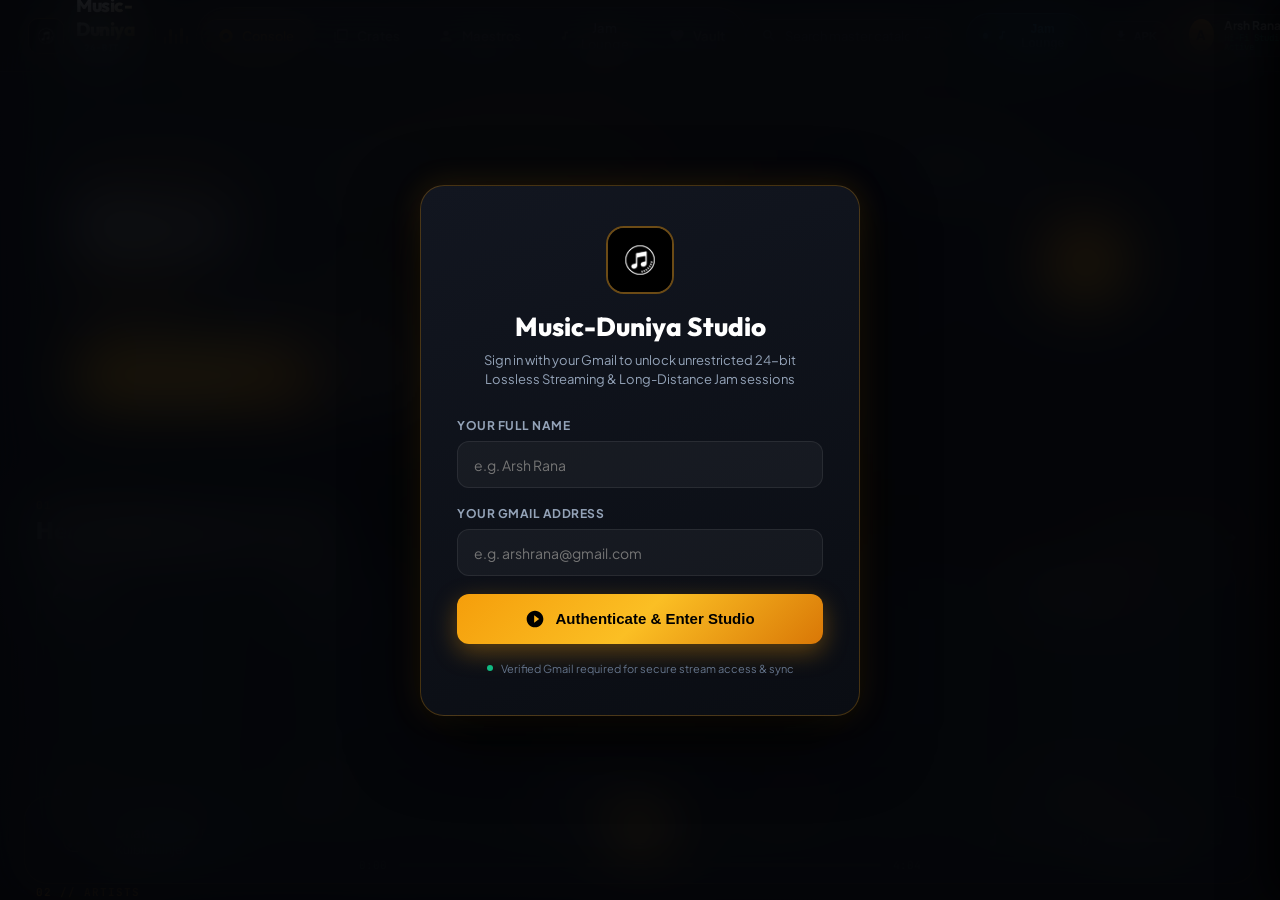
==== music_app/index.html @ d8330b09 "feat: Initial release of Music-Duniya - Haute Hi-Fi Studio & Lossless Audio Platform" ====
<!DOCTYPE html>
<html lang="en">
<head>
  <meta charset="UTF-8">
  <meta name="viewport" content="width=device-width, initial-scale=1.0, maximum-scale=1.0, user-scalable=no">
  <title>Music-Duniya — Haute Hi-Fi Studio & Lossless Audio</title>
  <link rel="icon" type="image/png" href="logo.png">
  <link rel="preconnect" href="https://fonts.googleapis.com">
  <link rel="preconnect" href="https://fonts.gstatic.com" crossorigin>
  <link href="https://fonts.googleapis.com/css2?family=Outfit:wght@400;500;600;700;800;900&family=Plus+Jakarta+Sans:wght@400;500;600;700;800&family=JetBrains+Mono:wght@400;500;700&display=swap" rel="stylesheet">
  <link rel="stylesheet" href="style.css">
</head>
<body>
  <div id="app" class="app-container">

    <!-- MANDATORY USER LOGIN & GMAIL AUTH CARD -->
    <div class="auth-modal-overlay" id="auth-modal-overlay">
      <div class="auth-card" id="auth-card">
        <button class="auth-close-btn" id="btn-close-auth" style="display:none;">✕</button>
        <div class="auth-header">
          <div class="auth-emblem">
            <img src="logo.png" class="auth-logo" alt="Music-Duniya">
            <span class="auth-emblem-ring"></span>
          </div>
          <h2>Music-Duniya Studio</h2>
          <p class="auth-subtitle">Sign in with your Gmail to unlock unrestricted 24-bit Lossless Streaming &amp; Long-Distance Jam sessions</p>
        </div>
        <form class="auth-form" id="auth-form" onsubmit="return false;">
          <div class="auth-field">
            <label for="auth-name">Your Full Name</label>
            <div class="input-glow-box">
              <input type="text" id="auth-name" placeholder="e.g. Arsh Rana" autocomplete="name" required>
            </div>
          </div>
          <div class="auth-field">
            <label for="auth-email">Your Gmail Address</label>
            <div class="input-glow-box">
              <input type="email" id="auth-email" placeholder="e.g. arshrana@gmail.com" autocomplete="email" required>
            </div>
          </div>
          <div class="auth-actions">
            <button class="btn-primary auth-submit-btn" id="btn-auth-submit">
              <svg viewBox="0 0 24 24" class="auth-btn-icon"><path fill="currentColor" d="M12 2C6.48 2 2 6.48 2 12s4.48 10 10 10 10-4.48 10-10S17.52 2 12 2zm-1 14.5v-9l6 4.5-6 4.5z"/></svg>
              <span>Authenticate &amp; Enter Studio</span>
            </button>
          </div>
          <div class="auth-footer-badge">
            <span class="auth-badge-dot"></span>
            <span>Verified Gmail required for secure stream access &amp; sync</span>
          </div>
        </form>
      </div>
    </div>

    <!-- STUDIO COMMAND HEADER (DESKTOP & TABLET) -->
    <header class="studio-header" id="top-bar">
      <!-- Left: Brand Emblem & Live Telemetry -->
      <div class="studio-brand-cluster">
        <div class="studio-logo-wrap" data-action="view" data-view="home">
          <img src="logo.png" class="brand-logo-img" alt="Music-Duniya">
          <div class="brand-text-block">
            <div class="brand-title">Music-Duniya</div>
            <div class="brand-spec">
              <span class="brand-live-pulse"></span>
              <span class="brand-quality-label">24-BIT • 96kHz HI-RES</span>
            </div>
          </div>
        </div>

        <!-- Frequency Spectrum Wave Bars -->
        <div class="header-spectrum-viz" id="header-spectrum" title="Studio Signal Active">
          <span class="spec-bar b1"></span>
          <span class="spec-bar b2"></span>
          <span class="spec-bar b3"></span>
          <span class="spec-bar b4"></span>
          <span class="spec-bar b5"></span>
        </div>
      </div>

      <!-- Center: Studio Deck Navigation Switcher -->
      <nav class="studio-deck-nav">
        <button class="deck-tab active nav-item" data-view="home" title="Master Turntable & Soundstage">
          <svg viewBox="0 0 24 24" class="tab-icon"><path d="M12 2C6.48 2 2 6.48 2 12s4.48 10 10 10 10-4.48 10-10S17.52 2 12 2zm0 14.5c-2.49 0-4.5-2.01-4.5-4.5S9.51 7.5 12 7.5s4.5 2.01 4.5 4.5-2.01 4.5-4.5 4.5zm0-5.5c-.55 0-1 .45-1 1s.45 1 1 1 1-.45 1-1-.45-1-1-1z"/></svg>
          <span>Console</span>
        </button>

        <button class="deck-tab nav-item" data-view="library" title="Curated Master Crates & Playlists">
          <svg viewBox="0 0 24 24" class="tab-icon"><path d="M4 6H2v14c0 1.1.9 2 2 2h14v-2H4V6zm16-4H8c-1.1 0-2 .9-2 2v12c0 1.1.9 2 2 2h12c1.1 0 2-.9 2-2V4c0-1.1-.9-2-2-2zm0 14H8V4h12v12z"/></svg>
          <span>Crates</span>
        </button>

        <button class="deck-tab nav-item" data-view="artists" title="Verified Punjabi & Global Maestros">
          <svg viewBox="0 0 24 24" class="tab-icon"><path d="M12 12c2.21 0 4-1.79 4-4s-1.79-4-4-4-4 1.79-4 4 1.79 4 4 4zm0 2c-2.67 0-8 1.34-8 4v2h16v-2c0-2.66-5.33-4-8-4z"/></svg>
          <span>Maestros</span>
        </button>

        <button class="deck-tab nav-item" data-view="jam" title="Real-Time Listen Together Room">
          <svg viewBox="0 0 24 24" class="tab-icon"><path d="M12 3v9.28c-.47-.17-.97-.28-1.5-.28C8.01 12 6 14.01 6 16.5S8.01 21 10.5 21c2.31 0 4.2-1.75 4.45-4H15V6h4V3h-7z"/></svg>
          <span>Jam Lounge</span>
        </button>

        <button class="deck-tab nav-item" data-view="liked" title="Your Liked Vault">
          <svg viewBox="0 0 24 24" class="tab-icon"><path d="M12 21.35l-1.45-1.32C5.4 15.36 2 12.28 2 8.5 2 5.42 4.42 3 7.5 3c1.74 0 3.41.81 4.5 2.09C13.09 3.81 14.76 3 16.5 3 19.58 3 22 5.42 22 8.5c0 3.78-3.4 6.86-8.55 11.54L12 21.35z"/></svg>
          <span>Vault</span>
        </button>
      </nav>

      <!-- Right: Search Bar & Utility Deck -->
      <div class="studio-utility-cluster">
        <!-- Floating Command Search -->
        <div class="studio-search-wrap" id="top-search-container">
          <svg viewBox="0 0 24 24" class="search-lens-icon"><path d="M15.5 14h-.79l-.28-.27C15.41 12.59 16 11.11 16 9.5 16 5.91 13.09 3 9.5 3S3 5.91 3 9.5 5.91 16 9.5 16c1.61 0 3.09-.59 4.23-1.57l.27.28v.79l5 4.99L20.49 19l-4.99-5zm-6 0C7.01 14 5 11.99 5 9.5S7.01 5 9.5 5 14 7.01 14 9.5 11.99 14 9.5 14z"/></svg>
          <input type="text" id="search-input" placeholder="Search master catalog..." autocomplete="off" spellcheck="false">
          <kbd class="search-key-badge" title="Press Enter to search">↵</kbd>
          <button class="clear-search-btn" id="btn-clear-search" style="display:none;" title="Clear search">✕</button>
        </div>

        <!-- Navigation History Arrows (Hidden but functional for ID hooks) -->
        <div style="display:none;">
          <button id="btn-nav-back"></button>
          <button id="btn-nav-forward"></button>
          <button id="btn-create-playlist"></button>
          <div id="user-playlists-container"></div>
          <span id="liked-count">0</span>
          <span id="cached-count">0</span>
        </div>

        <!-- Jam Beacon Trigger -->
        <button class="jam-beacon-btn" id="btn-top-jam" title="Start or Join a Synced Jam Session">
          <span class="beacon-pulse"></span>
          <svg viewBox="0 0 24 24" class="beacon-icon"><path d="M12 3v9.28c-.47-.17-.97-.28-1.5-.28C8.01 12 6 14.01 6 16.5S8.01 21 10.5 21c2.31 0 4.2-1.75 4.45-4H15V6h4V3h-7z"/></svg>
          <span class="beacon-label">Jam Lounge</span>
        </button>

        <!-- APK Download Button -->
        <button class="apk-chip-btn" id="btn-install-app" title="Download Android APK">
          <svg viewBox="0 0 24 24" class="chip-icon"><path d="M19 9h-4V3H9v6H5l7 7 7-7zM5 18v2h14v-2H5z"/></svg>
          <span>APK</span>
        </button>

        <!-- User Profile Avatar Pill -->
        <div class="user-profile-capsule" id="btn-desktop-profile" title="Studio Account &amp; Settings">
          <div class="user-avatar-disc" id="btn-open-profile-drawer">
            <span id="p-avatar-letter">A</span>
          </div>
          <div class="user-meta-col">
            <span class="user-meta-name" id="p-user-name">Arsh Rana</span>
            <span class="user-meta-status">Hi-Fi Studio Active</span>
          </div>
        </div>
      </div>
    </header>

    <!-- MOBILE STUDIO TOP BAR -->
    <header class="mobile-studio-header" id="mobile-top-header">
      <div class="m-header-upper">
        <div class="m-user-avatar-wrap" id="btn-m-profile-drawer">
          <span class="m-avatar-glyph">A</span>
          <span class="m-online-bead"></span>
        </div>

        <div class="m-header-brand" data-action="view" data-view="home">
          <img src="logo.png" class="brand-logo-img" alt="Logo">
          <div class="m-brand-meta">
            <span class="m-header-title" id="m-header-title">Music-Duniya</span>
            <span class="m-header-subtag">24-BIT • LOSSLESS HI-FI</span>
          </div>
        </div>

        <div class="m-header-controls">
          <button class="m-round-btn" id="btn-m-search-top" title="Search">
            <svg viewBox="0 0 24 24"><path d="M15.5 14h-.79l-.28-.27C15.41 12.59 16 11.11 16 9.5 16 5.91 13.09 3 9.5 3S3 5.91 3 9.5 5.91 16 9.5 16c1.61 0 3.09-.59 4.23-1.57l.27.28v.79l5 4.99L20.49 19l-4.99-5zm-6 0C7.01 14 5 11.99 5 9.5S7.01 5 9.5 5 14 7.01 14 9.5 11.99 14 9.5 14z"/></svg>
          </button>
          <button class="m-round-btn" id="btn-m-create-top" title="Jam Room">
            <svg viewBox="0 0 24 24"><path d="M12 3v9.28c-.47-.17-.97-.28-1.5-.28C8.01 12 6 14.01 6 16.5S8.01 21 10.5 21c2.31 0 4.2-1.75 4.45-4H15V6h4V3h-7z"/></svg>
          </button>
        </div>
      </div>

      <!-- Mobile Horizontal Deck Switcher -->
      <div class="m-deck-pills" id="m-filter-pills">
        <button class="m-deck-chip active" data-pill="all">✦ Console</button>
        <button class="m-deck-chip" data-pill="music">◈ Crates</button>
        <button class="m-deck-chip" data-pill="podcasts">◉ Maestros</button>
        <button class="m-deck-chip" data-pill="audiobooks">☊ Jam Room</button>
      </div>
    </header>

    <!-- MAIN SOUNDSTAGE CONTENT VIEWPORT -->
    <main class="studio-viewport" id="content-view">
      <div id="view-container" class="view-container"></div>
    </main>

    <!-- RIGHT STUDIO INSPECTOR / QUEUE DRAWER -->
    <aside class="right-drawer" id="right-drawer">
      <div class="drawer-header">
        <div class="drawer-title-box">
          <span class="drawer-spec-tag">STUDIO QUEUE</span>
          <h3 id="drawer-title">Upcoming Tracks</h3>
        </div>
        <button class="icon-btn" id="btn-close-drawer" title="Close Drawer">
          <svg viewBox="0 0 24 24" class="icon"><path d="M19 6.41L17.59 5 12 10.59 6.41 5 5 6.41 10.59 12 5 17.59 6.41 19 12 13.41 17.59 19 19 17.59 13.41 12z"/></svg>
        </button>
      </div>
      <div class="drawer-content" id="drawer-content"></div>
    </aside>

    <!-- FLOATING MASTER AUDIO CONSOLE (BOTTOM PLAYER DOCK) -->
    <footer class="master-console" id="player-bar">
      <!-- Left: Track Display & Micro Vinyl -->
      <div class="console-left">
        <div class="console-vinyl-sleeve" id="player-art-trigger" title="Expand Fullscreen Studio Deck">
          <div class="mini-vinyl-disc" id="console-mini-vinyl">
            <span class="mini-spindle-hole"></span>
          </div>
          <img src="logo.png" alt="Current Track" id="player-cover-art" class="console-album-jacket">
        </div>

        <div class="console-metadata">
          <div class="console-track-title-row">
            <span class="console-title" id="player-title">Select a Master Tape</span>
            <span class="lossless-pill" id="console-lossless-pill">320K FLAC</span>
          </div>
          <div class="console-artist" id="player-artist">Music-Duniya Soundstage</div>
        </div>

        <button class="like-btn" id="player-like-btn" title="Add to Vault">
          <svg viewBox="0 0 24 24" class="icon heart-outline"><path d="M16.5 3c-1.74 0-3.41.81-4.5 2.09C10.91 3.81 9.24 3 7.5 3 4.42 3 2 5.42 2 8.5c0 3.78 3.4 6.86 8.55 11.54L12 21.35l1.45-1.32C18.6 15.36 22 12.28 22 8.5 22 5.42 19.58 3 16.5 3zm-4.4 15.55l-.1.1-.1-.1C7.14 14.24 4 11.39 4 8.5 4 6.5 5.5 5 7.5 5c1.54 0 3.04.99 3.57 2.36h1.87C13.46 5.99 14.96 5 16.5 5c2 0 3.5 1.5 3.5 3.5 0 2.89-3.14 5.74-7.9 10.05z"/></svg>
          <svg viewBox="0 0 24 24" class="icon heart-filled" style="display:none;"><path fill="#f59e0b" d="M12 21.35l-1.45-1.32C5.4 15.36 2 12.28 2 8.5 2 5.42 4.42 3 7.5 3c1.74 0 3.41.81 4.5 2.09C13.09 3.81 14.76 3 16.5 3 19.58 3 22 5.42 22 8.5c0 3.78-3.4 6.86-8.55 11.54L12 21.35z"/></svg>
        </button>
      </div>

      <!-- Center: Tactile Audio Controls & Waveform Scrubber -->
      <div class="console-center">
        <div class="console-transport-deck">
          <!-- Left VU Indicator -->
          <div class="vu-meter left-vu">
            <span class="vu-bar v1"></span>
            <span class="vu-bar v2"></span>
            <span class="vu-bar v3"></span>
          </div>

          <!-- Shuffle Toggle -->
          <button class="transport-btn" id="btn-shuffle" title="Shuffle Crates (S)">
            <svg viewBox="0 0 24 24" class="icon"><path d="M10.59 9.17L5.41 4 4 5.41l5.17 5.17 1.42-1.41zM14.5 4l2.04 2.04L4 18.59 5.41 20 17.96 7.46 20 9.5V4h-5.5zm.33 9.41l-1.41 1.41 3.13 3.13L14.5 20H20v-5.5l-2.04 2.04-3.13-3.13z"/></svg>
            <span class="active-dot"></span>
          </button>

          <!-- Prev Track -->
          <button class="transport-btn" id="btn-prev" title="Previous Master (P)">
            <svg viewBox="0 0 24 24" class="icon"><path d="M6 6h2v12H6zm3.5 6l8.5 6V6z"/></svg>
          </button>

          <!-- Knurled Play/Pause Master Switch -->
          <button class="master-play-switch" id="btn-play-pause" title="Play / Pause Master (Space)">
            <span class="switch-glow"></span>
            <svg viewBox="0 0 24 24" class="play-icon"><path d="M8 5v14l11-7z"/></svg>
            <svg viewBox="0 0 24 24" class="pause-icon" style="display:none;"><path d="M6 19h4V5H6v14zm8-14v14h4V5h-4z"/></svg>
          </button>

          <!-- Next Track -->
          <button class="transport-btn" id="btn-next" title="Next Master (N)">
            <svg viewBox="0 0 24 24" class="icon"><path d="M6 18l8.5-6L6 6v12zM16 6v12h2V6h-2z"/></svg>
          </button>

          <!-- Repeat Toggle -->
          <button class="transport-btn" id="btn-repeat" title="Repeat Mode (R)">
            <svg viewBox="0 0 24 24" class="icon"><path d="M7 7h10v3l4-4-4-4v3H5v6h2V7zm10 10H7v-3l-4 4 4 4v-3h12v-6h-2v4z"/></svg>
            <span class="active-dot"></span>
          </button>

          <!-- Right VU Indicator -->
          <div class="vu-meter right-vu">
            <span class="vu-bar v3"></span>
            <span class="vu-bar v2"></span>
            <span class="vu-bar v1"></span>
          </div>

          <!-- Hidden hook button for mobile connect compatibility -->
          <button style="display:none;" id="btn-m-connect"></button>
        </div>

        <!-- Precision Waveform Scrubber Deck -->
        <div class="console-timeline-row">
          <span class="time-readout mono" id="current-time">0:00</span>
          <div class="seek-bar-wrap" id="seek-bar-wrap">
            <div class="seek-track-bg"></div>
            <div class="seek-bar-fill" id="seek-bar-fill"></div>
            <div class="seek-bar-handle" id="seek-bar-handle"></div>
          </div>
          <span class="time-readout mono" id="total-duration">0:00</span>
        </div>
      </div>

      <!-- Right: Studio Telemetry & Output Controls -->
      <div class="console-right">
        <!-- Jam Room Live Button -->
        <button class="console-icon-btn" id="btn-jam-player" title="Long-Distance Jam Audio Sync">
          <svg viewBox="0 0 24 24" class="icon"><path d="M12 3v9.28c-.47-.17-.97-.28-1.5-.28C8.01 12 6 14.01 6 16.5S8.01 21 10.5 21c2.31 0 4.2-1.75 4.45-4H15V6h4V3h-7z"/></svg>
        </button>

        <!-- Queue Inspector Toggle -->
        <button class="console-icon-btn" id="btn-queue-toggle" title="View Studio Queue">
          <svg viewBox="0 0 24 24" class="icon"><path d="M15 6H3v2h12V6zm0 4H3v2h12v-2zM3 16h8v-2H3v2zM17 6v8.18c-.31-.11-.65-.18-1-.18-1.66 0-3 1.34-3 3s1.34 3 3 3 3-1.34 3-3V8h3V6h-5z"/></svg>
        </button>

        <!-- Volume Knob & Fader -->
        <div class="volume-cluster">
          <button class="console-icon-btn" id="btn-mute" title="Mute / Unmute">
            <svg viewBox="0 0 24 24" class="icon vol-high"><path d="M3 9v6h4l5 5V4L7 9H3zm13.5 3c0-1.77-1.02-3.29-2.5-4.03v8.05c1.48-.73 2.5-2.25 2.5-4.02zM14 3.23v2.06c2.89.86 5 3.54 5 6.71s-2.11 5.85-5 6.71v2.06c4.01-.91 7-4.49 7-8.77s-2.99-7.86-7-8.77z"/></svg>
            <svg viewBox="0 0 24 24" class="icon vol-muted" style="display:none;"><path d="M16.5 12c0-1.77-1.02-3.29-2.5-4.03v2.21l2.45 2.45c.03-.2.05-.41.05-.63zm2.5 0c0 .94-.2 1.82-.54 2.64l1.51 1.51C20.63 14.91 21 13.5 21 12c0-4.28-2.99-7.86-7-8.77v2.06c2.89.86 5 3.54 5 6.71zM4.27 3L3 4.27 7.73 9H3v6h4l5 5v-6.73l4.25 4.25c-.67.52-1.42.93-2.25 1.18v2.06c1.38-.31 2.63-.95 3.69-1.81L19.73 21 21 19.73l-9-9L4.27 3zM12 4L9.91 6.09 12 8.18V4z"/></svg>
          </button>
          <div class="volume-bar-wrap" id="volume-bar-wrap">
            <div class="volume-bar-fill" id="volume-bar-fill"></div>
            <div class="volume-bar-handle" id="volume-bar-handle"></div>
          </div>
        </div>

        <!-- Fullscreen Deck Toggle -->
        <button class="console-icon-btn" id="btn-fullscreen" title="Expand Studio Turntable Stage">
          <svg viewBox="0 0 24 24" class="icon"><path d="M7 14H5v5h5v-2H7v-3zm-2-4h2V7h3V5H5v5zm12 7h-3v2h5v-5h-2v3zM14 5v2h3v3h2V5h-5z"/></svg>
        </button>
      </div>

      <!-- Mobile Mini Progress Underlay -->
      <div class="m-mini-progress-underlay">
        <div class="m-mini-fill" id="m-mini-progress-fill"></div>
      </div>
    </footer>

    <!-- PROFILE & SETTINGS RIGHT DRAWER -->
    <div class="profile-drawer-overlay" id="profile-drawer-overlay">
      <div class="profile-drawer-card">
        <div class="p-card-header">
          <div class="p-header-title-row">
            <span class="p-studio-tag">STUDIO PROFILE</span>
            <button class="p-close-btn" id="btn-close-drawer">✕</button>
          </div>

          <div class="p-avatar-circle" id="p-avatar-box">
            <span id="p-avatar-letter">A</span>
            <div class="p-status-ring"></div>
          </div>

          <h3 class="p-user-name" id="p-user-name">Arsh Rana</h3>
          <p class="p-user-email" id="p-user-email">arshrana@gmail.com</p>

          <div class="p-plan-badge">
            <span class="p-gold-dot"></span>
            <span>Music-Duniya Master Studio Member</span>
          </div>
        </div>

        <div class="p-card-menu">
          <button class="p-menu-row" id="p-menu-settings">
            <div class="p-menu-left">
              <svg viewBox="0 0 24 24" class="p-icon"><path d="M19.14 12.94c.04-.3.06-.61.06-.94 0-.32-.02-.64-.07-.94l2.03-1.58c.18-.14.23-.41.12-.61l-1.92-3.32c-.12-.22-.37-.29-.59-.22l-2.39.96c-.5-.38-1.03-.7-1.62-.94l-.36-2.54c-.04-.24-.24-.41-.48-.41h-3.84c-.24 0-.43.17-.47.41l-.36 2.54c-.59.24-1.13.57-1.62.94l-2.39-.96c-.22-.08-.47 0-.59.22L2.74 8.87c-.12.21-.08.47.12.61l2.03 1.58c-.05.3-.09.63-.09.94s.02.64.07.94l-2.03 1.58c-.18.14-.23.41-.12.61l1.92 3.32c.12.22.37.29.59.22l2.39-.96c.5.38 1.03.7 1.62.94l.36 2.54c.05.24.24.41.48.41h3.84c.24 0 .44-.17.47-.41l.36-2.54c.59-.24 1.13-.56 1.62-.94l2.39.96c.22.08.47 0 .59-.22l1.92-3.32c.12-.22.07-.47-.12-.61l-2.01-1.58zM12 15.6c-1.98 0-3.6-1.62-3.6-3.6s1.62-3.6 3.6-3.6 3.6 1.62 3.6 3.6-1.62 3.6-3.6 3.6z"/></svg>
              <span>Audio Fidelity &amp; System Settings</span>
            </div>
            <span class="p-chevron">›</span>
          </button>

          <button class="p-menu-row" id="p-menu-updates">
            <div class="p-menu-left">
              <svg viewBox="0 0 24 24" class="p-icon"><path d="M12 2C6.48 2 2 6.48 2 12s4.48 10 10 10 10-4.48 10-10S17.52 2 12 2zm1 15h-2v-2h2v2zm0-4h-2V7h2v6z"/></svg>
              <span>Software Releases &amp; OTA Updates</span>
            </div>
            <span class="p-badge-version">v2.0 Hi-Fi</span>
          </button>

          <button class="p-menu-row sign-out-row" id="p-menu-signout">
            <div class="p-menu-left">
              <svg viewBox="0 0 24 24" class="p-icon"><path d="M17 7l-1.41 1.41L18.17 11H8v2h10.17l-2.58 2.58L17 17l5-5zM4 5h8V3H4c-1.1 0-2 .9-2 2v14c0 1.1.9 2 2 2h8v-2H4V5z"/></svg>
              <span>Sign Out of Account</span>
            </div>
          </button>
        </div>
      </div>
    </div>

    <!-- AUDIO FIDELITY & SETTINGS MODAL -->
    <div class="settings-modal-overlay" id="settings-modal-overlay">
      <div class="settings-modal" id="settings-modal">
        <div class="settings-header">
          <div class="settings-title-cluster">
            <span class="settings-studio-tag">SYSTEM TELEMETRY</span>
            <h3>Studio Settings</h3>
          </div>
          <button class="settings-close-btn" id="btn-close-settings">✕</button>
        </div>

        <div class="settings-body">
          <!-- Audio Fidelity -->
          <div class="settings-section">
            <div class="settings-section-title">Master Audio Engine</div>
            <div class="settings-row">
              <div>
                <div class="s-label">Stream Fidelity</div>
                <div class="s-desc">Ultra Lossless 320kbps MP3 / AAC / FLAC stream resolution</div>
              </div>
              <span class="badge-active">Lossless ✦</span>
            </div>
          </div>

          <!-- Jam Sync -->
          <div class="settings-section">
            <div class="settings-section-title">Long-Distance Jam Audio</div>
            <div class="settings-row">
              <div>
                <div class="s-label">Zero-Latency Sync Channel</div>
                <div class="s-desc">Synchronized playback relay via BroadcastChannel &amp; Cloud</div>
              </div>
              <button class="btn-secondary" id="btn-settings-jam">Open Jam</button>
            </div>
          </div>

          <!-- Version & Update -->
          <div class="settings-section">
            <div class="settings-section-title">Application Updates</div>
            <div class="settings-row">
              <div>
                <div class="s-label">Installed Version</div>
                <div class="s-desc" id="s-app-version">v2.0.0 (Haute Hi-Fi Edition)</div>
              </div>
              <button class="btn-check-update" id="btn-check-update">Check For Updates</button>
            </div>
            <div id="update-status-box" class="update-status-box" style="display:none;"></div>
          </div>
        </div>
      </div>
    </div>

    <!-- LONG-DISTANCE JAM MODAL -->
    <div class="jam-modal-overlay" id="jam-modal-overlay">
      <div class="jam-modal" id="jam-modal">
        <div class="jam-header">
          <div class="jam-title-box">
            <span class="jam-live-dot"></span>
            <h3>Long-Distance Jam Lounge</h3>
          </div>
          <button class="jam-close-btn" id="btn-close-jam">✕</button>
        </div>

        <div class="jam-body">
          <p class="jam-desc">Listen synchronously with your friends anywhere on earth. The host rotates master tapes and scrubs the track; all connected listeners hear the exact same sound in real-time.</p>

          <div class="jam-tab-bar">
            <button class="jam-tab active" id="tab-jam-create">Host New Jam</button>
            <button class="jam-tab" id="tab-jam-join">Join A Room</button>
          </div>

          <!-- Host View -->
          <div id="jam-host-panel" class="jam-panel">
            <div class="jam-code-box">
              <div class="jam-code-label">ACTIVE ROOM CODE</div>
              <div class="jam-code-val mono" id="jam-room-code">DUNIYA-8421</div>
              <button class="btn-copy-code" id="btn-copy-jam-code">Copy Invite Link</button>
            </div>
            <p class="jam-hint">Share this code with a listener. Their player locks into your master stream instantly.</p>
          </div>

          <!-- Join View -->
          <div id="jam-join-panel" class="jam-panel" style="display:none;">
            <input type="text" class="jam-join-input mono" id="input-jam-join" placeholder="e.g. DUNIYA-8421">
            <button class="btn-join-jam" id="btn-submit-jam-join">Connect &amp; Lock Into Stream</button>
          </div>

          <!-- Active Room Banner -->
          <div id="jam-active-banner" class="jam-active-banner" style="display:none;">
            <span class="live-dot"></span>
            <span id="jam-active-text">Connected to Jam with Arsh Rana</span>
            <button class="btn-leave-jam" id="btn-leave-jam">Disconnect</button>
          </div>
        </div>
      </div>
    </div>

    <!-- TOAST NOTIFICATION -->
    <div id="toast" class="toast">Music-Duniya Telemetry</div>

    <!-- GRAND FULLSCREEN TURNTABLE STAGE MODAL -->
    <div id="fullscreen-overlay" class="fullscreen-overlay">
      <button class="close-fs-btn" id="btn-close-fs" title="Exit Stage">
        <svg viewBox="0 0 24 24" class="icon"><path d="M19 6.41L17.59 5 12 10.59 6.41 5 5 6.41 10.59 12 5 17.59 6.41 19 12 13.41 17.59 19 19 17.59 13.41 12z"/></svg>
      </button>

      <div class="fs-stage-container">
        <!-- Turntable Deck in Fullscreen -->
        <div class="fs-turntable-deck">
          <div class="fs-vinyl-record" id="fs-vinyl">
            <div class="fs-groove-rings"></div>
            <img src="" id="fs-cover" class="fs-label-art" alt="Art">
            <div class="fs-center-spindle"></div>
          </div>
        </div>

        <div class="fs-meta-deck">
          <span class="fs-badge">24-BIT • 96kHz LOSSLESS MASTER</span>
          <h1 class="fs-title" id="fs-title">Select a Track</h1>
          <h2 class="fs-artist" id="fs-artist">Music-Duniya Master Studio</h2>
        </div>
      </div>
    </div>

    <!-- NATIVE AUDIO ENGINE -->
    <audio id="audio-engine" preload="auto"></audio>
  </div>

  <script src="app.js"></script>
</body>
</html>
---- music_app/style.css ----
/* =====================================================================
   MUSIC-DUNIYA — HAUTE HI-FI STUDIO MASTER DESIGN SYSTEM
   Bespoke Modernist Audio Console & Turntable Soundstage
   Zero Spotify / Zero AI-Slop / Pure Precision Craft
   ===================================================================== */

:root {
  /* Depth & Materials */
  --bg-deep-void: #050608;
  --bg-carbon: #090b0f;
  --bg-deck-plate: #0e1218;
  --bg-deck-elevated: #151a24;
  --bg-glass-card: linear-gradient(155deg, rgba(255, 255, 255, 0.04) 0%, rgba(255, 255, 255, 0.01) 100%);
  --bg-glass-card-hover: linear-gradient(155deg, rgba(245, 158, 11, 0.08) 0%, rgba(255, 255, 255, 0.02) 100%);

  /* Typography Colors */
  --text-platinum: #f8fafc;
  --text-subtle: #94a3b8;
  --text-dim: #64748b;
  --text-gold: #fbbf24;

  /* Hallmark Accents: Warm Amber Gold + Studio Sapphire */
  --accent-amber: #f59e0b;
  --accent-amber-glow: rgba(245, 158, 11, 0.35);
  --accent-amber-light: #fbbf24;
  --accent-amber-dark: #b45309;
  --accent-gold-gradient: linear-gradient(135deg, #f59e0b 0%, #fbbf24 50%, #d97706 100%);
  --accent-sapphire: #38bdf8;
  --accent-sapphire-dim: rgba(56, 189, 248, 0.14);
  --accent-lossless: #10b981;

  /* Structural Hairlines & Borders */
  --border-hairline: rgba(255, 255, 255, 0.08);
  --border-glass: rgba(255, 255, 255, 0.14);
  --border-amber-subtle: rgba(245, 158, 11, 0.25);

  /* Audio Slider & Scrubber */
  --slider-bg: rgba(255, 255, 255, 0.09);
  --slider-fill: #f59e0b;
  --slider-handle: #fbbf24;

  /* Sizing Constants */
  --header-height: 72px;
  --console-height: 88px;
  --radius-capsule: 9999px;
  --radius-card: 16px;
  --radius-deck: 24px;
}

/* Base Reset & Typography */
* {
  box-sizing: border-box;
  margin: 0;
  padding: 0;
}

body {
  font-family: 'Plus Jakarta Sans', -apple-system, BlinkMacSystemFont, "Segoe UI", Roboto, sans-serif;
  background-color: var(--bg-deep-void);
  background-image:
    radial-gradient(circle at 50% -10%, rgba(245, 158, 11, 0.08) 0%, transparent 60%),
    radial-gradient(circle at 10% 30%, rgba(56, 189, 248, 0.05) 0%, transparent 50%),
    radial-gradient(circle at 90% 70%, rgba(217, 119, 6, 0.06) 0%, transparent 55%),
    linear-gradient(180deg, #07080b 0%, #050608 100%);
  background-attachment: fixed;
  color: var(--text-platinum);
  height: 100vh;
  overflow: hidden;
  user-select: none;
  -webkit-font-smoothing: antialiased;
}

.mono {
  font-family: 'JetBrains Mono', monospace;
  font-feature-settings: "tnum";
  font-variant-numeric: tabular-nums;
}

/* Master App Layout Container */
.app-container {
  display: flex;
  flex-direction: column;
  height: 100vh;
  width: 100vw;
  overflow: hidden;
  position: relative;
}

/* =====================================================================
   1. STUDIO COMMAND HEADER (DESKTOP)
   ===================================================================== */
.studio-header {
  height: var(--header-height);
  display: flex;
  align-items: center;
  justify-content: space-between;
  padding: 0 28px;
  background: rgba(10, 12, 16, 0.85);
  backdrop-filter: blur(24px) saturate(160%);
  border-bottom: 1px solid var(--border-hairline);
  z-index: 100;
  position: relative;
  flex-shrink: 0;
}

/* Brand Cluster */
.studio-brand-cluster {
  display: flex;
  align-items: center;
  gap: 20px;
}

.studio-logo-wrap {
  display: flex;
  align-items: center;
  gap: 12px;
  cursor: pointer;
  text-decoration: none;
}

.brand-logo-img {
  width: 36px;
  height: 36px;
  border-radius: 10px;
  object-fit: cover;
  box-shadow: 0 4px 16px rgba(245, 158, 11, 0.25);
  border: 1px solid rgba(245, 158, 11, 0.3);
}

.brand-text-block {
  display: flex;
  flex-direction: column;
}

.brand-title {
  font-family: 'Outfit', sans-serif;
  font-size: 19px;
  font-weight: 800;
  letter-spacing: -0.4px;
  background: linear-gradient(135deg, #ffffff 40%, #fbbf24 100%);
  -webkit-background-clip: text;
  -webkit-text-fill-color: transparent;
}

.brand-spec {
  display: flex;
  align-items: center;
  gap: 6px;
  margin-top: 1px;
}

.brand-live-pulse {
  width: 6px;
  height: 6px;
  border-radius: 50%;
  background: var(--accent-amber);
  box-shadow: 0 0 8px var(--accent-amber);
  animation: pulse-dot 2s infinite ease-in-out;
}

@keyframes pulse-dot {
  0%, 100% { opacity: 0.4; transform: scale(0.9); }
  50% { opacity: 1; transform: scale(1.15); }
}

.brand-quality-label {
  font-family: 'JetBrains Mono', monospace;
  font-size: 9px;
  font-weight: 700;
  letter-spacing: 0.8px;
  color: var(--accent-sapphire);
}

/* Animated Header Frequency Spectrum */
.header-spectrum-viz {
  display: flex;
  align-items: flex-end;
  gap: 3px;
  height: 16px;
  padding: 0 8px;
  border-left: 1px solid var(--border-hairline);
}

.spec-bar {
  width: 2.5px;
  background: var(--accent-amber);
  border-radius: 2px;
  opacity: 0.75;
  animation: wave-bar 1.2s infinite ease-in-out alternate;
}

.spec-bar.b1 { height: 40%; animation-delay: 0.1s; }
.spec-bar.b2 { height: 90%; animation-delay: 0.3s; }
.spec-bar.b3 { height: 60%; animation-delay: 0.5s; }
.spec-bar.b4 { height: 100%; animation-delay: 0.2s; }
.spec-bar.b5 { height: 50%; animation-delay: 0.4s; }

@keyframes wave-bar {
  0% { transform: scaleY(0.3); opacity: 0.4; }
  100% { transform: scaleY(1); opacity: 1; }
}

/* Center Studio Deck Navigation */
.studio-deck-nav {
  display: flex;
  align-items: center;
  gap: 6px;
  background: rgba(255, 255, 255, 0.04);
  border: 1px solid var(--border-hairline);
  padding: 4px;
  border-radius: var(--radius-capsule);
}

.deck-tab {
  display: flex;
  align-items: center;
  gap: 8px;
  padding: 8px 16px;
  border-radius: var(--radius-capsule);
  background: transparent;
  border: none;
  color: var(--text-subtle);
  font-family: 'Plus Jakarta Sans', sans-serif;
  font-size: 13px;
  font-weight: 600;
  cursor: pointer;
  transition: all 0.2s cubic-bezier(0.16, 1, 0.3, 1);
  text-decoration: none;
}

.deck-tab .tab-icon {
  width: 16px;
  height: 16px;
  fill: currentColor;
  opacity: 0.8;
}

.deck-tab:hover {
  color: var(--text-platinum);
  background: rgba(255, 255, 255, 0.06);
}

.deck-tab.active {
  background: var(--bg-deck-elevated);
  color: var(--accent-amber);
  border: 1px solid var(--border-amber-subtle);
  box-shadow: 0 4px 16px rgba(0, 0, 0, 0.4), 0 0 12px rgba(245, 158, 11, 0.15);
}

.deck-tab.active .tab-icon {
  fill: var(--accent-amber);
  opacity: 1;
}

/* Right Utility Cluster */
.studio-utility-cluster {
  display: flex;
  align-items: center;
  gap: 14px;
}

/* Floating Command Search */
.studio-search-wrap {
  display: flex;
  align-items: center;
  gap: 8px;
  background: rgba(255, 255, 255, 0.04);
  border: 1px solid var(--border-hairline);
  padding: 7px 14px;
  border-radius: var(--radius-capsule);
  width: 250px;
  transition: all 0.25s ease;
  position: relative;
}

.studio-search-wrap:focus-within {
  width: 300px;
  border-color: var(--accent-amber);
  background: rgba(14, 18, 24, 0.95);
  box-shadow: 0 0 16px rgba(245, 158, 11, 0.2);
}

.search-lens-icon {
  width: 16px;
  height: 16px;
  fill: var(--text-dim);
  flex-shrink: 0;
}

.studio-search-wrap input {
  background: transparent;
  border: none;
  outline: none;
  color: var(--text-platinum);
  font-size: 13px;
  font-family: inherit;
  width: 100%;
}

.studio-search-wrap input::placeholder {
  color: var(--text-dim);
}

.search-key-badge {
  font-family: 'JetBrains Mono', monospace;
  font-size: 10px;
  color: var(--text-dim);
  background: rgba(255, 255, 255, 0.06);
  padding: 1px 6px;
  border-radius: 4px;
  border: 1px solid var(--border-hairline);
}

.clear-search-btn {
  background: none;
  border: none;
  color: var(--text-dim);
  cursor: pointer;
  font-size: 12px;
  padding: 2px;
}

.clear-search-btn:hover {
  color: #fff;
}

/* Jam Beacon Button */
.jam-beacon-btn {
  display: flex;
  align-items: center;
  gap: 8px;
  padding: 8px 16px;
  border-radius: var(--radius-capsule);
  background: rgba(56, 189, 248, 0.08);
  border: 1px solid rgba(56, 189, 248, 0.25);
  color: var(--accent-sapphire);
  font-size: 12px;
  font-weight: 700;
  cursor: pointer;
  transition: all 0.2s ease;
}

.jam-beacon-btn:hover {
  background: rgba(56, 189, 248, 0.16);
  box-shadow: 0 0 16px rgba(56, 189, 248, 0.25);
}

.beacon-pulse {
  width: 6px;
  height: 6px;
  border-radius: 50%;
  background: var(--accent-sapphire);
  box-shadow: 0 0 8px var(--accent-sapphire);
  animation: pulse-dot 1.5s infinite;
}

.beacon-icon {
  width: 15px;
  height: 15px;
  fill: currentColor;
}

/* APK Chip Button */
.apk-chip-btn {
  display: flex;
  align-items: center;
  gap: 6px;
  padding: 7px 12px;
  border-radius: var(--radius-capsule);
  background: rgba(255, 255, 255, 0.05);
  border: 1px solid var(--border-hairline);
  color: var(--text-subtle);
  font-size: 11px;
  font-weight: 700;
  cursor: pointer;
  transition: all 0.2s ease;
}

.apk-chip-btn:hover {
  color: #fff;
  border-color: var(--border-glass);
}

.chip-icon {
  width: 14px;
  height: 14px;
  fill: currentColor;
}

/* User Profile Capsule */
.user-profile-capsule {
  display: flex;
  align-items: center;
  gap: 10px;
  padding: 4px 12px 4px 4px;
  border-radius: var(--radius-capsule);
  background: var(--bg-deck-plate);
  border: 1px solid var(--border-hairline);
  cursor: pointer;
  transition: all 0.2s ease;
}

.user-profile-capsule:hover {
  border-color: var(--border-amber-subtle);
  background: var(--bg-deck-elevated);
}

.user-avatar-disc {
  width: 32px;
  height: 32px;
  border-radius: 50%;
  background: linear-gradient(135deg, #d97706, #f59e0b);
  display: flex;
  align-items: center;
  justify-content: center;
  font-weight: 800;
  font-size: 13px;
  color: #000;
  box-shadow: 0 2px 8px rgba(0, 0, 0, 0.4);
}

.user-meta-col {
  display: flex;
  flex-direction: column;
}

.user-meta-name {
  font-size: 12px;
  font-weight: 700;
  color: var(--text-platinum);
  line-height: 1.2;
}

.user-meta-status {
  font-family: 'JetBrains Mono', monospace;
  font-size: 9px;
  color: var(--accent-lossless);
  line-height: 1;
}

/* =====================================================================
   2. MOBILE STUDIO TOP BAR
   ===================================================================== */
.mobile-studio-header {
  display: none;
  flex-direction: column;
  padding: 12px 16px 8px 16px;
  background: rgba(9, 11, 15, 0.94);
  backdrop-filter: blur(20px);
  border-bottom: 1px solid var(--border-hairline);
  position: relative;
  z-index: 95;
  flex-shrink: 0;
}

.m-header-upper {
  display: flex;
  align-items: center;
  justify-content: space-between;
}

.m-user-avatar-wrap {
  position: relative;
  width: 36px;
  height: 36px;
  border-radius: 50%;
  background: linear-gradient(135deg, #d97706, #f59e0b);
  display: flex;
  align-items: center;
  justify-content: center;
  font-weight: 800;
  font-size: 14px;
  color: #000;
  cursor: pointer;
}

.m-online-bead {
  position: absolute;
  bottom: 0;
  right: 0;
  width: 9px;
  height: 9px;
  border-radius: 50%;
  background: var(--accent-lossless);
  border: 2px solid #000;
}

.m-header-brand {
  display: flex;
  align-items: center;
  gap: 10px;
  cursor: pointer;
}

.m-header-brand .brand-logo-img {
  width: 32px;
  height: 32px;
}

.m-brand-meta {
  display: flex;
  flex-direction: column;
}

.m-header-title {
  font-family: 'Outfit', sans-serif;
  font-size: 17px;
  font-weight: 800;
  background: linear-gradient(135deg, #fff 40%, #fbbf24 100%);
  -webkit-background-clip: text;
  -webkit-text-fill-color: transparent;
}

.m-header-subtag {
  font-family: 'JetBrains Mono', monospace;
  font-size: 8.5px;
  font-weight: 700;
  letter-spacing: 0.6px;
  color: var(--accent-sapphire);
}

.m-header-controls {
  display: flex;
  align-items: center;
  gap: 8px;
}

.m-round-btn {
  width: 36px;
  height: 36px;
  border-radius: 50%;
  background: rgba(255, 255, 255, 0.05);
  border: 1px solid var(--border-hairline);
  display: flex;
  align-items: center;
  justify-content: center;
  color: var(--text-platinum);
  cursor: pointer;
}

.m-round-btn svg {
  width: 18px;
  height: 18px;
  fill: currentColor;
}

/* Mobile Deck Pills */
.m-deck-pills {
  display: flex;
  align-items: center;
  gap: 8px;
  overflow-x: auto;
  padding-top: 10px;
  scrollbar-width: none;
}

.m-deck-pills::-webkit-scrollbar {
  display: none;
}

.m-deck-chip {
  flex-shrink: 0;
  padding: 6px 14px;
  border-radius: var(--radius-capsule);
  background: rgba(255, 255, 255, 0.04);
  border: 1px solid var(--border-hairline);
  color: var(--text-subtle);
  font-size: 12px;
  font-weight: 600;
  cursor: pointer;
  white-space: nowrap;
}

.m-deck-chip.active {
  background: var(--bg-deck-elevated);
  color: var(--accent-amber);
  border-color: var(--border-amber-subtle);
  box-shadow: 0 0 10px rgba(245, 158, 11, 0.2);
}

/* =====================================================================
   3. MAIN SOUNDSTAGE CONTENT VIEWPORT
   ===================================================================== */
.studio-viewport {
  flex: 1;
  overflow-y: auto;
  overflow-x: hidden;
  padding: 32px 36px calc(var(--console-height) + 40px) 36px;
  scrollbar-gutter: stable;
  position: relative;
}

.studio-viewport::-webkit-scrollbar {
  width: 8px;
}

.studio-viewport::-webkit-scrollbar-track {
  background: transparent;
}

.studio-viewport::-webkit-scrollbar-thumb {
  background: rgba(255, 255, 255, 0.12);
  border-radius: 4px;
}

.studio-viewport::-webkit-scrollbar-thumb:hover {
  background: rgba(245, 158, 11, 0.4);
}

.view-container {
  max-width: 1440px;
  margin: 0 auto;
}

/* =====================================================================
   4. THE MASTER TURNTABLE & HERO SOUNDSTAGE
   ===================================================================== */
.master-soundstage-hero {
  position: relative;
  background: linear-gradient(135deg, rgba(20, 24, 34, 0.6) 0%, rgba(10, 12, 17, 0.8) 100%);
  border: 1px solid var(--border-hairline);
  border-radius: var(--radius-deck);
  padding: 36px 40px;
  margin-bottom: 40px;
  overflow: hidden;
  box-shadow: 0 20px 60px rgba(0, 0, 0, 0.6);
}

/* Ambient Backlight Halo */
.soundstage-halo {
  position: absolute;
  top: -100px;
  left: 20%;
  width: 500px;
  height: 500px;
  border-radius: 50%;
  background: radial-gradient(circle, rgba(245, 158, 11, 0.15) 0%, transparent 70%);
  filter: blur(60px);
  pointer-events: none;
}

.soundstage-layout {
  display: flex;
  align-items: center;
  justify-content: space-between;
  gap: 40px;
  position: relative;
  z-index: 2;
}

/* Left: Track Telemetry & Actions */
.stage-telemetry-col {
  flex: 1;
  max-width: 650px;
}

.stage-badge-row {
  display: flex;
  align-items: center;
  gap: 10px;
  margin-bottom: 14px;
}

.hi-res-master-badge {
  font-family: 'JetBrains Mono', monospace;
  font-size: 10px;
  font-weight: 700;
  letter-spacing: 1px;
  color: var(--accent-amber);
  background: rgba(245, 158, 11, 0.12);
  border: 1px solid rgba(245, 158, 11, 0.3);
  padding: 4px 10px;
  border-radius: var(--radius-capsule);
}

.stage-signal-rate {
  font-family: 'JetBrains Mono', monospace;
  font-size: 11px;
  color: var(--text-dim);
}

.stage-title {
  font-family: 'Outfit', sans-serif;
  font-size: clamp(28px, 4.5vw, 44px);
  font-weight: 900;
  letter-spacing: -0.8px;
  line-height: 1.1;
  color: #fff;
  margin-bottom: 8px;
  text-shadow: 0 2px 20px rgba(0, 0, 0, 0.5);
}

.stage-artist-name {
  font-size: clamp(16px, 2vw, 20px);
  font-weight: 600;
  color: var(--accent-amber-light);
  margin-bottom: 18px;
}

/* Equalizer Listening Mode Pills */
.stage-eq-cluster {
  display: flex;
  align-items: center;
  gap: 8px;
  margin-bottom: 24px;
  flex-wrap: wrap;
}

.eq-pill {
  font-family: 'JetBrains Mono', monospace;
  font-size: 11px;
  font-weight: 600;
  color: var(--text-subtle);
  background: rgba(255, 255, 255, 0.05);
  border: 1px solid var(--border-hairline);
  padding: 6px 12px;
  border-radius: var(--radius-capsule);
  cursor: pointer;
  transition: all 0.2s ease;
}

.eq-pill:hover {
  color: #fff;
  border-color: var(--border-glass);
}

.eq-pill.active {
  background: rgba(245, 158, 11, 0.15);
  color: var(--accent-amber);
  border-color: rgba(245, 158, 11, 0.4);
}

/* Action Controls on Soundstage */
.stage-actions-row {
  display: flex;
  align-items: center;
  gap: 16px;
}

.stage-master-play-btn {
  display: flex;
  align-items: center;
  gap: 10px;
  background: var(--accent-gold-gradient);
  color: #000;
  border: none;
  padding: 14px 28px;
  border-radius: var(--radius-capsule);
  font-size: 15px;
  font-weight: 800;
  cursor: pointer;
  box-shadow: 0 8px 24px rgba(245, 158, 11, 0.35);
  transition: all 0.25s cubic-bezier(0.16, 1, 0.3, 1);
}

.stage-master-play-btn:hover {
  transform: translateY(-2px);
  box-shadow: 0 12px 32px rgba(245, 158, 11, 0.5);
}

.stage-master-play-btn svg {
  width: 20px;
  height: 20px;
  fill: currentColor;
}

.stage-secondary-btn {
  display: flex;
  align-items: center;
  gap: 8px;
  background: rgba(255, 255, 255, 0.06);
  border: 1px solid var(--border-hairline);
  color: var(--text-platinum);
  padding: 13px 22px;
  border-radius: var(--radius-capsule);
  font-size: 14px;
  font-weight: 700;
  cursor: pointer;
  transition: all 0.2s ease;
}

.stage-secondary-btn:hover {
  background: rgba(255, 255, 255, 0.12);
  border-color: var(--border-glass);
}

/* Right: Photorealistic 3D Vinyl Turntable */
.stage-turntable-col {
  display: flex;
  align-items: center;
  justify-content: center;
  position: relative;
  flex-shrink: 0;
}

.turntable-assembly {
  position: relative;
  width: 280px;
  height: 280px;
}

/* Album Jacket Sleeve */
.album-sleeve-jacket {
  position: absolute;
  top: 15px;
  left: 0;
  width: 210px;
  height: 210px;
  border-radius: 12px;
  overflow: hidden;
  box-shadow: 0 16px 40px rgba(0, 0, 0, 0.8), 0 0 2px rgba(255, 255, 255, 0.2);
  z-index: 3;
  transition: all 0.4s ease;
}

.album-sleeve-jacket img {
  width: 100%;
  height: 100%;
  object-fit: cover;
}

/* 3D Vinyl Record that slides out */
.vinyl-record-disc {
  position: absolute;
  top: 10px;
  left: 60px;
  width: 220px;
  height: 220px;
  border-radius: 50%;
  background:
    radial-gradient(circle at center, #0a0b0d 28%, #14171d 29%, #090a0d 30%, #171b23 35%, #08090c 45%, #181d26 55%, #07080a 65%, #161a22 75%, #050608 100%),
    conic-gradient(from 45deg, transparent 0%, rgba(255,255,255,0.07) 20%, transparent 40%, rgba(255,255,255,0.07) 60%, transparent 80%, rgba(255,255,255,0.07) 100%);
  box-shadow: 0 12px 36px rgba(0, 0, 0, 0.9), inset 0 0 2px rgba(255, 255, 255, 0.3);
  z-index: 2;
  display: flex;
  align-items: center;
  justify-content: center;
  transition: transform 0.6s cubic-bezier(0.16, 1, 0.3, 1);
}

.turntable-assembly:hover .vinyl-record-disc,
.vinyl-record-disc.is-playing {
  transform: translateX(45px);
}

.vinyl-record-disc.is-playing {
  animation: vinyl-spin 4s linear infinite;
}

@keyframes vinyl-spin {
  from { transform: translateX(45px) rotate(0deg); }
  to { transform: translateX(45px) rotate(360deg); }
}

/* Center Spindle & Custom Record Label */
.vinyl-center-label {
  width: 80px;
  height: 80px;
  border-radius: 50%;
  background: linear-gradient(135deg, #d97706, #fbbf24);
  box-shadow: 0 0 10px rgba(0, 0, 0, 0.6), inset 0 0 4px rgba(0, 0, 0, 0.4);
  display: flex;
  flex-direction: column;
  align-items: center;
  justify-content: center;
  padding: 6px;
  text-align: center;
  position: relative;
}

.label-brand {
  font-family: 'Outfit', sans-serif;
  font-size: 7.5px;
  font-weight: 800;
  color: #000;
  text-transform: uppercase;
  letter-spacing: 0.5px;
}

.label-speed {
  font-family: 'JetBrains Mono', monospace;
  font-size: 6.5px;
  font-weight: 700;
  color: rgba(0, 0, 0, 0.7);
}

.spindle-hole {
  width: 14px;
  height: 14px;
  border-radius: 50%;
  background: var(--bg-deep-void);
  border: 1.5px solid rgba(255, 255, 255, 0.3);
  margin-top: 2px;
}

/* =====================================================================
   5. CURATED CRATES & MASTER TAPE GRIDS
   ===================================================================== */
.studio-section {
  margin-bottom: 44px;
}

.section-headline-row {
  display: flex;
  align-items: flex-end;
  justify-content: space-between;
  margin-bottom: 20px;
}

.section-title-group {
  display: flex;
  flex-direction: column;
  gap: 3px;
}

.section-pretitle {
  font-family: 'JetBrains Mono', monospace;
  font-size: 11px;
  font-weight: 700;
  letter-spacing: 1px;
  color: var(--accent-amber);
}

.section-main-heading {
  font-family: 'Outfit', sans-serif;
  font-size: 24px;
  font-weight: 800;
  letter-spacing: -0.4px;
  color: #fff;
}

.section-browse-link {
  font-size: 13px;
  font-weight: 700;
  color: var(--text-subtle);
  cursor: pointer;
  transition: color 0.2s ease;
  display: flex;
  align-items: center;
  gap: 4px;
}

.section-browse-link:hover {
  color: var(--accent-amber);
}

/* Heavyweight Vinyl Crate Cards */
.crates-horizontal-scroll {
  display: grid;
  grid-template-columns: repeat(auto-fill, minmax(220px, 1fr));
  gap: 22px;
}

.crate-gatefold-card {
  background: var(--bg-deck-plate);
  border: 1px solid var(--border-hairline);
  border-radius: var(--radius-card);
  padding: 16px;
  position: relative;
  cursor: pointer;
  transition: all 0.3s cubic-bezier(0.16, 1, 0.3, 1);
  display: flex;
  flex-direction: column;
}

.crate-gatefold-card:hover {
  transform: translateY(-6px);
  background: var(--bg-deck-elevated);
  border-color: var(--border-amber-subtle);
  box-shadow: 0 16px 36px rgba(0, 0, 0, 0.6), 0 0 20px rgba(245, 158, 11, 0.12);
}

.crate-cover-stage {
  position: relative;
  width: 100%;
  aspect-ratio: 1 / 1;
  border-radius: 12px;
  overflow: hidden;
  margin-bottom: 14px;
  box-shadow: 0 8px 24px rgba(0, 0, 0, 0.5);
}

.crate-cover-stage img {
  width: 100%;
  height: 100%;
  object-fit: cover;
  transition: transform 0.4s ease;
}

.crate-gatefold-card:hover .crate-cover-stage img {
  transform: scale(1.05);
}

.crate-genre-chip {
  position: absolute;
  top: 10px;
  left: 10px;
  font-family: 'JetBrains Mono', monospace;
  font-size: 9px;
  font-weight: 700;
  color: #fff;
  background: rgba(0, 0, 0, 0.7);
  backdrop-filter: blur(8px);
  padding: 3px 8px;
  border-radius: var(--radius-capsule);
  border: 1px solid rgba(255, 255, 255, 0.2);
}

.crate-hover-play {
  position: absolute;
  bottom: 12px;
  right: 12px;
  width: 44px;
  height: 44px;
  border-radius: 50%;
  background: var(--accent-gold-gradient);
  display: flex;
  align-items: center;
  justify-content: center;
  box-shadow: 0 6px 18px rgba(0, 0, 0, 0.6);
  opacity: 0;
  transform: translateY(8px);
  transition: all 0.25s cubic-bezier(0.16, 1, 0.3, 1);
  border: none;
  cursor: pointer;
}

.crate-gatefold-card:hover .crate-hover-play {
  opacity: 1;
  transform: translateY(0);
}

.crate-hover-play svg {
  width: 20px;
  height: 20px;
  fill: #000;
}

.crate-meta-title {
  font-family: 'Outfit', sans-serif;
  font-size: 16px;
  font-weight: 700;
  color: #fff;
  margin-bottom: 4px;
  white-space: nowrap;
  overflow: hidden;
  text-overflow: ellipsis;
}

.crate-meta-sub {
  font-size: 12px;
  color: var(--text-dim);
  display: flex;
  align-items: center;
  gap: 6px;
}

.crate-track-count {
  font-family: 'JetBrains Mono', monospace;
  color: var(--accent-amber);
}

/* Featured Punjabi & Global Maestros (Circular Vinyl Labels) */
.maestros-grid {
  display: grid;
  grid-template-columns: repeat(auto-fill, minmax(180px, 1fr));
  gap: 20px;
}

.maestro-card {
  display: flex;
  flex-direction: column;
  align-items: center;
  text-align: center;
  padding: 20px 16px;
  background: var(--bg-deck-plate);
  border: 1px solid var(--border-hairline);
  border-radius: var(--radius-card);
  cursor: pointer;
  transition: all 0.3s ease;
}

.maestro-card:hover {
  background: var(--bg-deck-elevated);
  border-color: var(--border-amber-subtle);
  transform: translateY(-4px);
  box-shadow: 0 12px 30px rgba(0, 0, 0, 0.5);
}

.maestro-vinyl-portrait {
  position: relative;
  width: 120px;
  height: 120px;
  border-radius: 50%;
  padding: 4px;
  background: linear-gradient(135deg, rgba(245, 158, 11, 0.3) 0%, rgba(255, 255, 255, 0.05) 100%);
  box-shadow: 0 8px 24px rgba(0, 0, 0, 0.6);
  margin-bottom: 14px;
}

.maestro-vinyl-portrait img {
  width: 100%;
  height: 100%;
  border-radius: 50%;
  object-fit: cover;
  transition: transform 0.4s ease;
}

.maestro-card:hover .maestro-vinyl-portrait img {
  transform: scale(1.06) rotate(8deg);
}

.maestro-name {
  font-family: 'Outfit', sans-serif;
  font-size: 15px;
  font-weight: 700;
  color: #fff;
  margin-bottom: 4px;
}

.maestro-followers {
  font-family: 'JetBrains Mono', monospace;
  font-size: 11px;
  color: var(--accent-sapphire);
}

/* Master Tracks Queue Table */
.master-tracks-table {
  width: 100%;
  border-collapse: collapse;
}

.track-row {
  display: flex;
  align-items: center;
  padding: 10px 14px;
  border-radius: 10px;
  transition: all 0.15s ease;
  cursor: pointer;
}

.track-row:hover {
  background: rgba(255, 255, 255, 0.05);
}

.track-row.is-active {
  background: rgba(245, 158, 11, 0.1);
  border: 1px solid var(--border-amber-subtle);
}

.track-num {
  font-family: 'JetBrains Mono', monospace;
  font-size: 12px;
  color: var(--text-dim);
  width: 32px;
}

/* Right Studio Inspector / Queue Drawer */
.right-drawer {
  position: fixed;
  top: 0;
  right: 0;
  bottom: 0;
  width: 380px;
  max-width: 90vw;
  background: var(--bg-deck-plate);
  border-left: 1px solid var(--border-hairline);
  z-index: 1200;
  transform: translateX(100%);
  transition: transform 0.35s cubic-bezier(0.16, 1, 0.3, 1);
  display: flex;
  flex-direction: column;
  padding: 24px;
  box-shadow: -12px 0 36px rgba(0, 0, 0, 0.8);
}

.right-drawer.open {
  transform: translateX(0);
}

.drawer-header {
  display: flex;
  align-items: center;
  justify-content: space-between;
  margin-bottom: 20px;
  padding-bottom: 16px;
  border-bottom: 1px solid var(--border-hairline);
}

.drawer-spec-tag {
  font-family: 'JetBrains Mono', monospace;
  font-size: 10px;
  font-weight: 700;
  letter-spacing: 1px;
  color: var(--accent-amber);
  display: block;
  margin-bottom: 4px;
}

.drawer-title-box h3 {
  font-family: 'Outfit', sans-serif;
  font-size: 18px;
  font-weight: 700;
  color: #fff;
  margin: 0;
}

.drawer-content {
  flex: 1;
  overflow-y: auto;
}

.track-row.is-active .track-num {
  color: var(--accent-amber);
}

.track-thumb {
  width: 44px;
  height: 44px;
  border-radius: 8px;
  object-fit: cover;
  margin-right: 14px;
  flex-shrink: 0;
}

.track-details {
  flex: 1;
  min-width: 0;
}

.track-main-title {
  font-size: 14px;
  font-weight: 600;
  color: #fff;
  white-space: nowrap;
  overflow: hidden;
  text-overflow: ellipsis;
}

.track-artist-line {
  font-size: 12px;
  color: var(--text-dim);
  margin-top: 2px;
}

.track-lossless-tag {
  font-family: 'JetBrains Mono', monospace;
  font-size: 9px;
  color: var(--accent-sapphire);
  background: var(--accent-sapphire-dim);
  padding: 2px 6px;
  border-radius: 4px;
  margin-right: 18px;
}

.track-duration {
  font-family: 'JetBrains Mono', monospace;
  font-size: 12px;
  color: var(--text-dim);
  width: 48px;
  text-align: right;
}

/* =====================================================================
   6. FLOATING MASTER AUDIO CONSOLE (BOTTOM PLAYER DOCK)
   ===================================================================== */
.master-console {
  position: fixed;
  bottom: 16px;
  left: 24px;
  right: 24px;
  height: var(--console-height);
  background: rgba(12, 15, 22, 0.88);
  backdrop-filter: blur(28px) saturate(180%);
  border: 1px solid rgba(245, 158, 11, 0.22);
  border-radius: var(--radius-deck);
  display: flex;
  align-items: center;
  justify-content: space-between;
  padding: 0 24px;
  box-shadow: 0 20px 50px rgba(0, 0, 0, 0.75), 0 0 24px rgba(245, 158, 11, 0.12);
  z-index: 200;
}

/* Left: Track Info & Vinyl Art */
.console-left {
  display: flex;
  align-items: center;
  gap: 14px;
  width: 300px;
  min-width: 220px;
}

.console-vinyl-sleeve {
  position: relative;
  width: 52px;
  height: 52px;
  cursor: pointer;
  flex-shrink: 0;
}

.console-album-jacket {
  width: 52px;
  height: 52px;
  border-radius: 8px;
  object-fit: cover;
  position: relative;
  z-index: 2;
  box-shadow: 0 4px 14px rgba(0, 0, 0, 0.6);
}

.mini-vinyl-disc {
  position: absolute;
  top: 2px;
  left: 12px;
  width: 48px;
  height: 48px;
  border-radius: 50%;
  background: radial-gradient(circle, #0a0b0e 30%, #151821 50%, #07080a 100%);
  z-index: 1;
  display: flex;
  align-items: center;
  justify-content: center;
  box-shadow: 0 2px 10px rgba(0,0,0,0.8);
  transition: transform 0.4s ease;
}

.console-vinyl-sleeve:hover .mini-vinyl-disc {
  transform: translateX(18px) rotate(45deg);
}

.mini-spindle-hole {
  width: 6px;
  height: 6px;
  border-radius: 50%;
  background: var(--accent-amber);
}

.console-metadata {
  display: flex;
  flex-direction: column;
  min-width: 0;
}

.console-track-title-row {
  display: flex;
  align-items: center;
  gap: 8px;
}

.console-title {
  font-size: 14px;
  font-weight: 700;
  color: #fff;
  white-space: nowrap;
  overflow: hidden;
  text-overflow: ellipsis;
}

.lossless-pill {
  font-family: 'JetBrains Mono', monospace;
  font-size: 8.5px;
  font-weight: 700;
  color: var(--accent-sapphire);
  background: rgba(56, 189, 248, 0.12);
  border: 1px solid rgba(56, 189, 248, 0.25);
  padding: 1px 5px;
  border-radius: 3px;
}

.console-artist {
  font-size: 12px;
  color: var(--text-dim);
  white-space: nowrap;
  overflow: hidden;
  text-overflow: ellipsis;
  margin-top: 1px;
}

.like-btn {
  background: none;
  border: none;
  cursor: pointer;
  color: var(--text-dim);
  padding: 6px;
  transition: transform 0.2s ease, color 0.2s ease;
}

.like-btn:hover {
  color: #fff;
  transform: scale(1.15);
}

.like-btn .icon {
  width: 18px;
  height: 18px;
  fill: currentColor;
}

/* Center: Transport Controls & Scrubber */
.console-center {
  display: flex;
  flex-direction: column;
  align-items: center;
  gap: 6px;
  flex: 1;
  max-width: 620px;
}

.console-transport-deck {
  display: flex;
  align-items: center;
  gap: 16px;
}

/* VU Meter Bars */
.vu-meter {
  display: flex;
  align-items: flex-end;
  gap: 2px;
  height: 14px;
  padding: 0 4px;
}

.vu-bar {
  width: 2.5px;
  background: var(--accent-amber);
  border-radius: 1px;
  opacity: 0.5;
  transition: height 0.1s ease;
}

.vu-bar.v1 { height: 30%; }
.vu-bar.v2 { height: 70%; }
.vu-bar.v3 { height: 100%; }

.transport-btn {
  background: none;
  border: none;
  color: var(--text-subtle);
  cursor: pointer;
  padding: 6px;
  position: relative;
  transition: all 0.15s ease;
}

.transport-btn:hover {
  color: #fff;
  transform: scale(1.1);
}

.transport-btn .icon {
  width: 18px;
  height: 18px;
  fill: currentColor;
}

.transport-btn.active {
  color: var(--accent-amber);
}

.transport-btn .active-dot {
  position: absolute;
  bottom: 0;
  left: 50%;
  transform: translateX(-50%);
  width: 4px;
  height: 4px;
  border-radius: 50%;
  background: var(--accent-amber);
  display: none;
}

.transport-btn.active .active-dot {
  display: block;
}

/* Machined Knurled Master Play/Pause Switch */
.master-play-switch {
  width: 44px;
  height: 44px;
  border-radius: 50%;
  background: var(--accent-gold-gradient);
  border: 2px solid rgba(255, 255, 255, 0.2);
  display: flex;
  align-items: center;
  justify-content: center;
  cursor: pointer;
  box-shadow: 0 4px 16px rgba(245, 158, 11, 0.4), inset 0 2px 4px rgba(255, 255, 255, 0.4);
  transition: all 0.2s cubic-bezier(0.16, 1, 0.3, 1);
  position: relative;
}

.master-play-switch:hover {
  transform: scale(1.08);
  box-shadow: 0 6px 22px rgba(245, 158, 11, 0.6);
}

.master-play-switch:active {
  transform: scale(0.96);
}

.master-play-switch svg {
  width: 20px;
  height: 20px;
  fill: #000;
}

/* Timeline & Scrubber Row */
.console-timeline-row {
  display: flex;
  align-items: center;
  gap: 12px;
  width: 100%;
}

.time-readout {
  font-size: 11px;
  color: var(--text-dim);
  width: 38px;
}

#current-time { text-align: right; }
#total-duration { text-align: left; }

.seek-bar-wrap {
  flex: 1;
  height: 20px;
  display: flex;
  align-items: center;
  position: relative;
  cursor: pointer;
}

.seek-track-bg {
  position: absolute;
  left: 0;
  right: 0;
  height: 4px;
  background: rgba(255, 255, 255, 0.1);
  border-radius: 2px;
}

.seek-bar-fill {
  position: absolute;
  left: 0;
  top: calc(50% - 2px);
  height: 4px;
  background: var(--accent-gold-gradient);
  border-radius: 2px;
  width: 0%;
  pointer-events: none;
}

.seek-bar-handle {
  position: absolute;
  top: calc(50% - 6px);
  left: 0%;
  width: 12px;
  height: 12px;
  border-radius: 50%;
  background: #fff;
  border: 2px solid var(--accent-amber);
  box-shadow: 0 0 10px rgba(245, 158, 11, 0.8);
  opacity: 0;
  transition: opacity 0.15s ease, transform 0.15s ease;
  pointer-events: none;
  transform: translateX(-50%);
}

.seek-bar-wrap:hover .seek-bar-handle {
  opacity: 1;
}

/* Right Console Controls */
.console-right {
  display: flex;
  align-items: center;
  gap: 14px;
  width: 300px;
  justify-content: flex-end;
}

.console-icon-btn {
  background: none;
  border: none;
  color: var(--text-subtle);
  cursor: pointer;
  padding: 6px;
  transition: color 0.15s ease, transform 0.15s ease;
}

.console-icon-btn:hover {
  color: #fff;
  transform: scale(1.1);
}

.console-icon-btn .icon {
  width: 18px;
  height: 18px;
  fill: currentColor;
}

.volume-cluster {
  display: flex;
  align-items: center;
  gap: 8px;
  width: 120px;
}

.volume-bar-wrap {
  flex: 1;
  height: 20px;
  display: flex;
  align-items: center;
  position: relative;
  cursor: pointer;
}

.volume-bar-wrap::before {
  content: '';
  position: absolute;
  left: 0;
  right: 0;
  height: 4px;
  background: rgba(255, 255, 255, 0.1);
  border-radius: 2px;
}

.volume-bar-fill {
  position: absolute;
  left: 0;
  top: calc(50% - 2px);
  height: 4px;
  background: var(--text-platinum);
  border-radius: 2px;
  width: 80%;
  pointer-events: none;
}

.volume-bar-handle {
  position: absolute;
  top: calc(50% - 5px);
  left: 80%;
  width: 10px;
  height: 10px;
  border-radius: 50%;
  background: #fff;
  opacity: 0;
  transform: translateX(-50%);
  pointer-events: none;
  transition: opacity 0.15s ease;
}

.volume-bar-wrap:hover .volume-bar-handle {
  opacity: 1;
}

.m-mini-progress-underlay {
  display: none;
}

/* =====================================================================
   7. MODALS, SHEETS & DRAWERS (UNSLOPPED & BESPOKE)
   ===================================================================== */
/* Auth Modal */
.auth-modal-overlay {
  position: fixed;
  inset: 0;
  background: rgba(4, 5, 8, 0.88);
  backdrop-filter: blur(30px);
  display: none;
  align-items: center;
  justify-content: center;
  z-index: 1000;
  padding: 20px;
}

.auth-modal-overlay.open {
  display: flex;
}

.auth-card {
  width: 100%;
  max-width: 440px;
  background: linear-gradient(160deg, #121620 0%, #0a0d13 100%);
  border: 1px solid var(--border-amber-subtle);
  border-radius: var(--radius-deck);
  padding: 40px 36px;
  box-shadow: 0 24px 70px rgba(0, 0, 0, 0.8), 0 0 30px rgba(245, 158, 11, 0.15);
  position: relative;
}

.auth-close-btn {
  position: absolute;
  top: 18px;
  right: 18px;
  background: rgba(255, 255, 255, 0.06);
  border: none;
  color: var(--text-dim);
  width: 32px;
  height: 32px;
  border-radius: 50%;
  cursor: pointer;
}

.auth-header {
  text-align: center;
  margin-bottom: 28px;
}

.auth-emblem {
  position: relative;
  width: 68px;
  height: 68px;
  margin: 0 auto 16px auto;
}

.auth-logo {
  width: 100%;
  height: 100%;
  border-radius: 18px;
  object-fit: cover;
  border: 2px solid rgba(245, 158, 11, 0.4);
}

.auth-header h2 {
  font-family: 'Outfit', sans-serif;
  font-size: 26px;
  font-weight: 800;
  color: #fff;
  margin-bottom: 8px;
}

.auth-subtitle {
  font-size: 13px;
  color: var(--text-subtle);
  line-height: 1.5;
}

.auth-field {
  margin-bottom: 18px;
}

.auth-field label {
  display: block;
  font-size: 12px;
  font-weight: 700;
  color: var(--text-subtle);
  margin-bottom: 8px;
  text-transform: uppercase;
  letter-spacing: 0.5px;
}

.input-glow-box {
  background: rgba(255, 255, 255, 0.04);
  border: 1px solid var(--border-hairline);
  border-radius: 12px;
  padding: 12px 16px;
  transition: all 0.2s ease;
}

.input-glow-box:focus-within {
  border-color: var(--accent-amber);
  background: rgba(245, 158, 11, 0.05);
  box-shadow: 0 0 16px rgba(245, 158, 11, 0.2);
}

.input-glow-box input {
  width: 100%;
  background: transparent;
  border: none;
  outline: none;
  color: #fff;
  font-size: 14px;
  font-family: inherit;
}

.auth-submit-btn {
  width: 100%;
  display: flex;
  align-items: center;
  justify-content: center;
  gap: 10px;
  background: var(--accent-gold-gradient);
  color: #000;
  border: none;
  padding: 15px;
  border-radius: 12px;
  font-size: 15px;
  font-weight: 800;
  cursor: pointer;
  box-shadow: 0 8px 24px rgba(245, 158, 11, 0.35);
  transition: transform 0.2s ease;
}

.auth-submit-btn:hover {
  transform: translateY(-2px);
}

.auth-btn-icon {
  width: 20px;
  height: 20px;
}

.auth-footer-badge {
  display: flex;
  align-items: center;
  justify-content: center;
  gap: 8px;
  margin-top: 18px;
  font-size: 11px;
  color: var(--text-dim);
}

.auth-badge-dot {
  width: 6px;
  height: 6px;
  border-radius: 50%;
  background: var(--accent-lossless);
}

/* Profile Right Drawer */
.profile-drawer-overlay {
  position: fixed;
  inset: 0;
  background: rgba(0, 0, 0, 0.6);
  backdrop-filter: blur(12px);
  display: none;
  justify-content: flex-end;
  z-index: 500;
}

.profile-drawer-overlay.open {
  display: flex;
}

.profile-drawer-card {
  width: 100%;
  max-width: 360px;
  height: 100%;
  background: #0d1017;
  border-left: 1px solid var(--border-hairline);
  padding: 32px 24px;
  display: flex;
  flex-direction: column;
}

.p-card-header {
  text-align: center;
  border-bottom: 1px solid var(--border-hairline);
  padding-bottom: 24px;
  margin-bottom: 20px;
}

.p-header-title-row {
  display: flex;
  align-items: center;
  justify-content: space-between;
  margin-bottom: 20px;
}

.p-studio-tag {
  font-family: 'JetBrains Mono', monospace;
  font-size: 10px;
  font-weight: 700;
  letter-spacing: 1px;
  color: var(--accent-amber);
}

.p-close-btn {
  background: none;
  border: none;
  color: var(--text-dim);
  font-size: 16px;
  cursor: pointer;
}

.p-avatar-circle {
  width: 72px;
  height: 72px;
  border-radius: 50%;
  background: linear-gradient(135deg, #d97706, #fbbf24);
  color: #000;
  font-size: 28px;
  font-weight: 900;
  display: flex;
  align-items: center;
  justify-content: center;
  margin: 0 auto 14px auto;
  box-shadow: 0 8px 24px rgba(245, 158, 11, 0.3);
}

.p-user-name {
  font-family: 'Outfit', sans-serif;
  font-size: 20px;
  font-weight: 800;
  color: #fff;
}

.p-user-email {
  font-size: 13px;
  color: var(--text-dim);
  margin-top: 4px;
}

.p-plan-badge {
  display: inline-flex;
  align-items: center;
  gap: 6px;
  background: rgba(245, 158, 11, 0.1);
  border: 1px solid rgba(245, 158, 11, 0.25);
  color: var(--accent-amber);
  font-size: 11px;
  font-weight: 700;
  padding: 4px 12px;
  border-radius: var(--radius-capsule);
  margin-top: 14px;
}

.p-gold-dot {
  width: 6px;
  height: 6px;
  border-radius: 50%;
  background: var(--accent-amber);
}

.p-card-menu {
  display: flex;
  flex-direction: column;
  gap: 10px;
}

.p-menu-row {
  display: flex;
  align-items: center;
  justify-content: space-between;
  width: 100%;
  background: rgba(255, 255, 255, 0.04);
  border: 1px solid var(--border-hairline);
  padding: 14px 16px;
  border-radius: 12px;
  color: #fff;
  cursor: pointer;
  transition: all 0.2s ease;
  font-family: inherit;
  font-size: 13px;
  font-weight: 600;
}

.p-menu-row:hover {
  background: rgba(255, 255, 255, 0.08);
  border-color: var(--border-glass);
}

.p-menu-left {
  display: flex;
  align-items: center;
  gap: 12px;
}

.p-icon {
  width: 18px;
  height: 18px;
  fill: var(--accent-amber);
}

.p-badge-version {
  font-family: 'JetBrains Mono', monospace;
  font-size: 10px;
  color: var(--accent-sapphire);
}

.sign-out-row {
  margin-top: 16px;
  background: rgba(239, 68, 68, 0.08);
  border-color: rgba(239, 68, 68, 0.25);
  color: #ef4444;
}

.sign-out-row:hover {
  background: rgba(239, 68, 68, 0.16);
}

.sign-out-row .p-icon {
  fill: #ef4444;
}

/* Settings Modal */
.settings-modal-overlay,
.jam-modal-overlay {
  position: fixed;
  inset: 0;
  background: rgba(4, 5, 8, 0.85);
  backdrop-filter: blur(24px);
  display: none;
  align-items: center;
  justify-content: center;
  z-index: 600;
  padding: 20px;
}

.settings-modal-overlay.open,
.jam-modal-overlay.open {
  display: flex;
}

.settings-modal,
.jam-modal {
  width: 100%;
  max-width: 520px;
  background: #0d1017;
  border: 1px solid var(--border-hairline);
  border-radius: var(--radius-deck);
  padding: 32px;
  box-shadow: 0 20px 60px rgba(0, 0, 0, 0.8);
}

.settings-header,
.jam-header {
  display: flex;
  align-items: center;
  justify-content: space-between;
  border-bottom: 1px solid var(--border-hairline);
  padding-bottom: 18px;
  margin-bottom: 24px;
}

.settings-title-cluster h3,
.jam-title-box h3 {
  font-family: 'Outfit', sans-serif;
  font-size: 22px;
  font-weight: 800;
  color: #fff;
}

.settings-studio-tag {
  font-family: 'JetBrains Mono', monospace;
  font-size: 10px;
  font-weight: 700;
  color: var(--accent-amber);
  display: block;
  margin-bottom: 2px;
}

.settings-close-btn,
.jam-close-btn {
  background: none;
  border: none;
  color: var(--text-dim);
  font-size: 18px;
  cursor: pointer;
}

.settings-section {
  margin-bottom: 24px;
}

.settings-section-title {
  font-family: 'JetBrains Mono', monospace;
  font-size: 11px;
  font-weight: 700;
  color: var(--accent-amber);
  letter-spacing: 0.8px;
  margin-bottom: 10px;
}

.settings-row {
  display: flex;
  align-items: center;
  justify-content: space-between;
  padding: 14px 16px;
  background: rgba(255, 255, 255, 0.03);
  border: 1px solid var(--border-hairline);
  border-radius: 12px;
}

.s-label {
  font-size: 14px;
  font-weight: 700;
  color: #fff;
}

.s-desc {
  font-size: 12px;
  color: var(--text-dim);
  margin-top: 2px;
}

.badge-active {
  font-family: 'JetBrains Mono', monospace;
  font-size: 11px;
  font-weight: 700;
  color: var(--accent-lossless);
  background: rgba(16, 185, 129, 0.12);
  border: 1px solid rgba(16, 185, 129, 0.3);
  padding: 4px 10px;
  border-radius: var(--radius-capsule);
}

.btn-secondary {
  background: rgba(255, 255, 255, 0.08);
  border: 1px solid var(--border-hairline);
  color: #fff;
  font-weight: 700;
  font-size: 12px;
  padding: 8px 16px;
  border-radius: var(--radius-capsule);
  cursor: pointer;
}

.btn-check-update {
  background: var(--accent-gold-gradient);
  color: #000;
  border: none;
  font-weight: 800;
  font-size: 12px;
  padding: 8px 16px;
  border-radius: var(--radius-capsule);
  cursor: pointer;
}

/* Jam Modal Styles */
.jam-desc {
  font-size: 13px;
  color: var(--text-subtle);
  line-height: 1.5;
  margin-bottom: 20px;
}

.jam-tab-bar {
  display: flex;
  gap: 8px;
  background: rgba(255, 255, 255, 0.04);
  padding: 4px;
  border-radius: var(--radius-capsule);
  margin-bottom: 22px;
}

.jam-tab {
  flex: 1;
  padding: 8px;
  border: none;
  background: transparent;
  color: var(--text-subtle);
  font-size: 13px;
  font-weight: 700;
  border-radius: var(--radius-capsule);
  cursor: pointer;
}

.jam-tab.active {
  background: var(--bg-deck-elevated);
  color: var(--accent-amber);
}

.jam-code-box {
  background: rgba(245, 158, 11, 0.06);
  border: 1px dashed rgba(245, 158, 11, 0.3);
  border-radius: 14px;
  padding: 20px;
  text-align: center;
}

.jam-code-label {
  font-family: 'JetBrains Mono', monospace;
  font-size: 10px;
  font-weight: 700;
  color: var(--accent-amber);
  letter-spacing: 1px;
}

.jam-code-val {
  font-size: 26px;
  font-weight: 800;
  color: #fff;
  margin: 8px 0 14px 0;
  letter-spacing: 2px;
}

.btn-copy-code {
  background: var(--accent-gold-gradient);
  color: #000;
  border: none;
  padding: 8px 18px;
  border-radius: var(--radius-capsule);
  font-size: 12px;
  font-weight: 800;
  cursor: pointer;
}

.jam-hint {
  font-size: 12px;
  color: var(--text-dim);
  text-align: center;
  margin-top: 14px;
}

.jam-join-input {
  width: 100%;
  background: rgba(255, 255, 255, 0.04);
  border: 1px solid var(--border-hairline);
  padding: 14px 18px;
  border-radius: 12px;
  color: #fff;
  font-size: 16px;
  margin-bottom: 14px;
  text-align: center;
}

.btn-join-jam {
  width: 100%;
  background: var(--accent-gold-gradient);
  color: #000;
  border: none;
  padding: 14px;
  border-radius: 12px;
  font-size: 14px;
  font-weight: 800;
  cursor: pointer;
}

.jam-active-banner {
  display: flex;
  align-items: center;
  justify-content: space-between;
  background: rgba(16, 185, 129, 0.1);
  border: 1px solid rgba(16, 185, 129, 0.3);
  padding: 12px 16px;
  border-radius: 12px;
  color: var(--accent-lossless);
  font-size: 13px;
  font-weight: 700;
  margin-top: 20px;
}

.btn-leave-jam {
  background: rgba(239, 68, 68, 0.2);
  border: 1px solid rgba(239, 68, 68, 0.4);
  color: #ef4444;
  padding: 6px 12px;
  border-radius: var(--radius-capsule);
  font-size: 11px;
  font-weight: 700;
  cursor: pointer;
}

/* Toast */
.toast {
  position: fixed;
  bottom: calc(var(--console-height) + 36px);
  left: 50%;
  transform: translateX(-50%) translateY(20px);
  background: rgba(18, 22, 32, 0.95);
  border: 1px solid var(--border-amber-subtle);
  color: #fff;
  padding: 12px 24px;
  border-radius: var(--radius-capsule);
  font-size: 13px;
  font-weight: 700;
  box-shadow: 0 10px 30px rgba(0, 0, 0, 0.7);
  z-index: 1000;
  opacity: 0;
  pointer-events: none;
  transition: all 0.25s cubic-bezier(0.16, 1, 0.3, 1);
}

.toast.show {
  opacity: 1;
  transform: translateX(-50%) translateY(0);
}

/* Fullscreen Stage */
.fullscreen-overlay {
  position: fixed;
  inset: 0;
  background: #050608;
  z-index: 800;
  display: none;
  align-items: center;
  justify-content: center;
}

.fullscreen-overlay.open {
  display: flex;
}

.close-fs-btn {
  position: absolute;
  top: 30px;
  right: 30px;
  background: rgba(255, 255, 255, 0.08);
  border: none;
  width: 44px;
  height: 44px;
  border-radius: 50%;
  color: #fff;
  display: flex;
  align-items: center;
  justify-content: center;
  cursor: pointer;
}

.close-fs-btn svg {
  width: 22px;
  height: 22px;
  fill: currentColor;
}

.fs-stage-container {
  display: flex;
  flex-direction: column;
  align-items: center;
  text-align: center;
  max-width: 500px;
}

.fs-vinyl-record {
  width: 320px;
  height: 320px;
  border-radius: 50%;
  background: radial-gradient(circle, #08090c 30%, #151820 60%, #050608 100%);
  box-shadow: 0 20px 60px rgba(0, 0, 0, 0.9);
  display: flex;
  align-items: center;
  justify-content: center;
  position: relative;
  animation: vinyl-spin 5s linear infinite;
  margin-bottom: 32px;
}

.fs-label-art {
  width: 130px;
  height: 130px;
  border-radius: 50%;
  object-fit: cover;
  border: 4px solid #fff;
}

.fs-center-spindle {
  position: absolute;
  width: 20px;
  height: 20px;
  border-radius: 50%;
  background: #000;
  border: 2px solid var(--accent-amber);
}

.fs-badge {
  font-family: 'JetBrains Mono', monospace;
  font-size: 11px;
  font-weight: 700;
  letter-spacing: 1px;
  color: var(--accent-amber);
  background: rgba(245, 158, 11, 0.12);
  border: 1px solid rgba(245, 158, 11, 0.3);
  padding: 4px 12px;
  border-radius: var(--radius-capsule);
  margin-bottom: 12px;
  display: inline-block;
}

.fs-title {
  font-family: 'Outfit', sans-serif;
  font-size: 32px;
  font-weight: 800;
  color: #fff;
  margin-bottom: 6px;
}

.fs-artist {
  font-size: 18px;
  color: var(--accent-amber-light);
}

/* =====================================================================
   8. RESPONSIVE MOBILE OVERHAUL (< 860px)
   ===================================================================== */
@media (max-width: 860px) {
  .studio-header {
    display: none;
  }

  .mobile-studio-header {
    display: flex;
  }

  .studio-viewport {
    padding: 16px 16px calc(var(--console-height) + 24px) 16px;
  }

  .soundstage-layout {
    flex-direction: column-reverse;
    text-align: center;
    gap: 24px;
  }

  .stage-badge-row {
    justify-content: center;
  }

  .stage-eq-cluster {
    justify-content: center;
  }

  .stage-actions-row {
    justify-content: center;
  }

  .master-soundstage-hero {
    padding: 24px 20px;
  }

  .turntable-assembly {
    width: 200px;
    height: 200px;
  }

  .album-sleeve-jacket {
    width: 150px;
    height: 150px;
  }

  .vinyl-record-disc {
    width: 155px;
    height: 155px;
    left: 45px;
  }

  .vinyl-center-label {
    width: 55px;
    height: 55px;
  }

  /* Compact Mobile Master Console */
  .master-console {
    left: 12px;
    right: 12px;
    bottom: 12px;
    height: 68px;
    padding: 0 16px;
    border-radius: 18px;
  }

  .console-left {
    width: auto;
    flex: 1;
    min-width: 0;
  }

  .console-vinyl-sleeve {
    width: 42px;
    height: 42px;
  }

  .console-album-jacket {
    width: 42px;
    height: 42px;
  }

  .mini-vinyl-disc {
    display: none;
  }

  .console-right,
  .vu-meter,
  .console-timeline-row,
  .transport-btn[id="btn-shuffle"],
  .transport-btn[id="btn-repeat"] {
    display: none;
  }

  .console-center {
    flex: none;
    max-width: none;
  }

  .console-transport-deck {
    gap: 10px;
  }

  .master-play-switch {
    width: 38px;
    height: 38px;
  }

  .m-mini-progress-underlay {
    display: block;
    position: absolute;
    bottom: 0;
    left: 16px;
    right: 16px;
    height: 3px;
    background: rgba(255, 255, 255, 0.1);
    border-radius: 2px;
    overflow: hidden;
  }

  .m-mini-fill {
    height: 100%;
    width: 0%;
    background: var(--accent-gold-gradient);
  }

  .crates-horizontal-scroll {
    grid-template-columns: repeat(2, 1fr);
    gap: 14px;
  }

  .maestros-grid {
    grid-template-columns: repeat(3, 1fr);
    gap: 12px;
  }

  .maestro-vinyl-portrait {
    width: 80px;
    height: 80px;
  }

  .maestro-name {
    font-size: 13px;
  }
}
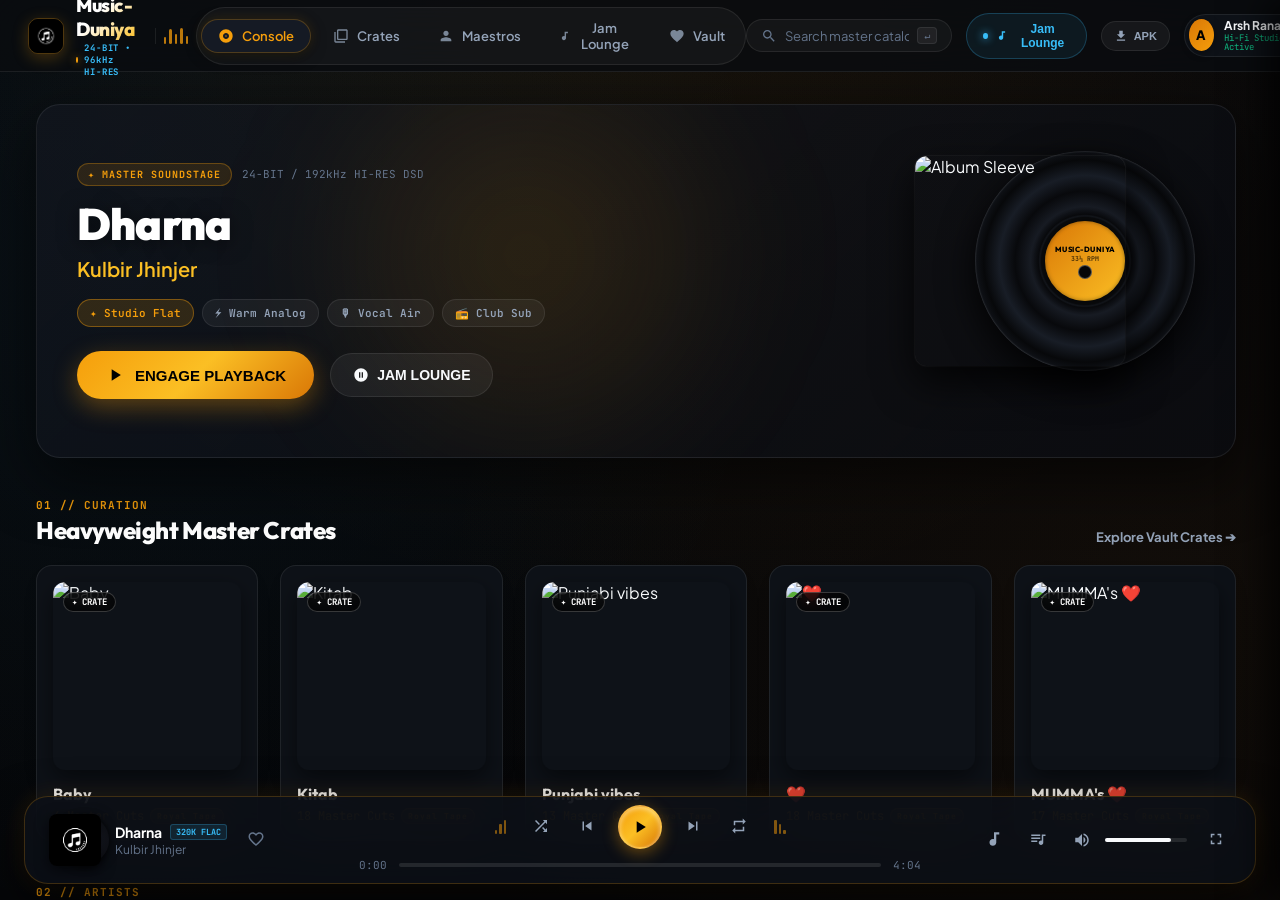
==== commit 59f2ec20: "fix: resolve all popup modals, click event bindings, and non-blocking auth flow" ====
--- a/music_app/index.html
+++ b/music_app/index.html
@@ -16,7 +16,7 @@
     <!-- MANDATORY USER LOGIN & GMAIL AUTH CARD -->
     <div class="auth-modal-overlay" id="auth-modal-overlay">
       <div class="auth-card" id="auth-card">
-        <button class="auth-close-btn" id="btn-close-auth" style="display:none;">✕</button>
+        <button class="auth-close-btn" id="btn-close-auth" title="Close">✕</button>
         <div class="auth-header">
           <div class="auth-emblem">
             <img src="logo.png" class="auth-logo" alt="Music-Duniya">
@@ -29,19 +29,22 @@
           <div class="auth-field">
             <label for="auth-name">Your Full Name</label>
             <div class="input-glow-box">
-              <input type="text" id="auth-name" placeholder="e.g. Arsh Rana" autocomplete="name" required>
+              <input type="text" id="auth-name" value="Arsh Rana" placeholder="e.g. Arsh Rana" autocomplete="name" required>
             </div>
           </div>
           <div class="auth-field">
             <label for="auth-email">Your Gmail Address</label>
             <div class="input-glow-box">
-              <input type="email" id="auth-email" placeholder="e.g. arshrana@gmail.com" autocomplete="email" required>
-            </div>
-          </div>
-          <div class="auth-actions">
-            <button class="btn-primary auth-submit-btn" id="btn-auth-submit">
+              <input type="email" id="auth-email" value="arshrana2468@gmail.com" placeholder="e.g. arshrana@gmail.com" autocomplete="email" required>
+            </div>
+          </div>
+          <div class="auth-actions" style="display:flex; flex-direction:column; gap:10px;">
+            <button class="btn-primary auth-submit-btn" id="btn-auth-submit" type="button">
               <svg viewBox="0 0 24 24" class="auth-btn-icon"><path fill="currentColor" d="M12 2C6.48 2 2 6.48 2 12s4.48 10 10 10 10-4.48 10-10S17.52 2 12 2zm-1 14.5v-9l6 4.5-6 4.5z"/></svg>
               <span>Authenticate &amp; Enter Studio</span>
+            </button>
+            <button class="btn-secondary auth-guest-btn" id="btn-auth-guest" type="button" style="width:100%; padding:11px; border-radius:var(--radius-capsule); font-size:13px; font-weight:700; background:rgba(255,255,255,0.06); border:1px solid var(--border-hairline); color:var(--text-platinum); cursor:pointer;">
+              Continue as Studio Guest ➔
             </button>
           </div>
           <div class="auth-footer-badge">
@@ -179,10 +182,11 @@
 
       <!-- Mobile Horizontal Deck Switcher -->
       <div class="m-deck-pills" id="m-filter-pills">
-        <button class="m-deck-chip active" data-pill="all">✦ Console</button>
-        <button class="m-deck-chip" data-pill="music">◈ Crates</button>
-        <button class="m-deck-chip" data-pill="podcasts">◉ Maestros</button>
-        <button class="m-deck-chip" data-pill="audiobooks">☊ Jam Room</button>
+        <button class="m-deck-chip active" data-pill="home">✦ Console</button>
+        <button class="m-deck-chip" data-pill="library">◈ Crates</button>
+        <button class="m-deck-chip" data-pill="artists">◉ Maestros</button>
+        <button class="m-deck-chip" data-pill="jam">☊ Jam Room</button>
+        <button class="m-deck-chip" data-pill="liked">♥ Vault</button>
       </div>
     </header>
 
@@ -198,7 +202,7 @@
           <span class="drawer-spec-tag">STUDIO QUEUE</span>
           <h3 id="drawer-title">Upcoming Tracks</h3>
         </div>
-        <button class="icon-btn" id="btn-close-drawer" title="Close Drawer">
+        <button class="icon-btn" id="btn-close-queue-drawer" title="Close Drawer">
           <svg viewBox="0 0 24 24" class="icon"><path d="M19 6.41L17.59 5 12 10.59 6.41 5 5 6.41 10.59 12 5 17.59 6.41 19 12 13.41 17.59 19 19 17.59 13.41 12z"/></svg>
         </button>
       </div>
@@ -334,7 +338,7 @@
         <div class="p-card-header">
           <div class="p-header-title-row">
             <span class="p-studio-tag">STUDIO PROFILE</span>
-            <button class="p-close-btn" id="btn-close-drawer">✕</button>
+            <button class="p-close-btn" id="btn-close-profile-drawer" title="Close Profile">✕</button>
           </div>
 
           <div class="p-avatar-circle" id="p-avatar-box">
--- a/music_app/style.css
+++ b/music_app/style.css
@@ -1670,6 +1670,7 @@
   background: rgba(4, 5, 8, 0.88);
   backdrop-filter: blur(30px);
   display: none;
+  pointer-events: none;
   align-items: center;
   justify-content: center;
   z-index: 1000;
@@ -1677,7 +1678,8 @@
 }
 
 .auth-modal-overlay.open {
-  display: flex;
+  display: flex !important;
+  pointer-events: auto !important;
 }
 
 .auth-card {
@@ -1695,13 +1697,22 @@
   position: absolute;
   top: 18px;
   right: 18px;
-  background: rgba(255, 255, 255, 0.06);
-  border: none;
-  color: var(--text-dim);
+  background: rgba(255, 255, 255, 0.08);
+  border: 1px solid rgba(255, 255, 255, 0.15);
+  color: var(--text-platinum);
   width: 32px;
   height: 32px;
   border-radius: 50%;
   cursor: pointer;
+  display: flex !important;
+  align-items: center;
+  justify-content: center;
+  transition: all 0.2s ease;
+}
+
+.auth-close-btn:hover {
+  background: rgba(255, 255, 255, 0.18);
+  color: #fff;
 }
 
 .auth-header {
@@ -1827,12 +1838,14 @@
   background: rgba(0, 0, 0, 0.6);
   backdrop-filter: blur(12px);
   display: none;
+  pointer-events: none;
   justify-content: flex-end;
   z-index: 500;
 }
 
 .profile-drawer-overlay.open {
-  display: flex;
+  display: flex !important;
+  pointer-events: auto !important;
 }
 
 .profile-drawer-card {
@@ -1994,6 +2007,7 @@
   background: rgba(4, 5, 8, 0.85);
   backdrop-filter: blur(24px);
   display: none;
+  pointer-events: none;
   align-items: center;
   justify-content: center;
   z-index: 600;
@@ -2002,7 +2016,8 @@
 
 .settings-modal-overlay.open,
 .jam-modal-overlay.open {
-  display: flex;
+  display: flex !important;
+  pointer-events: auto !important;
 }
 
 .settings-modal,
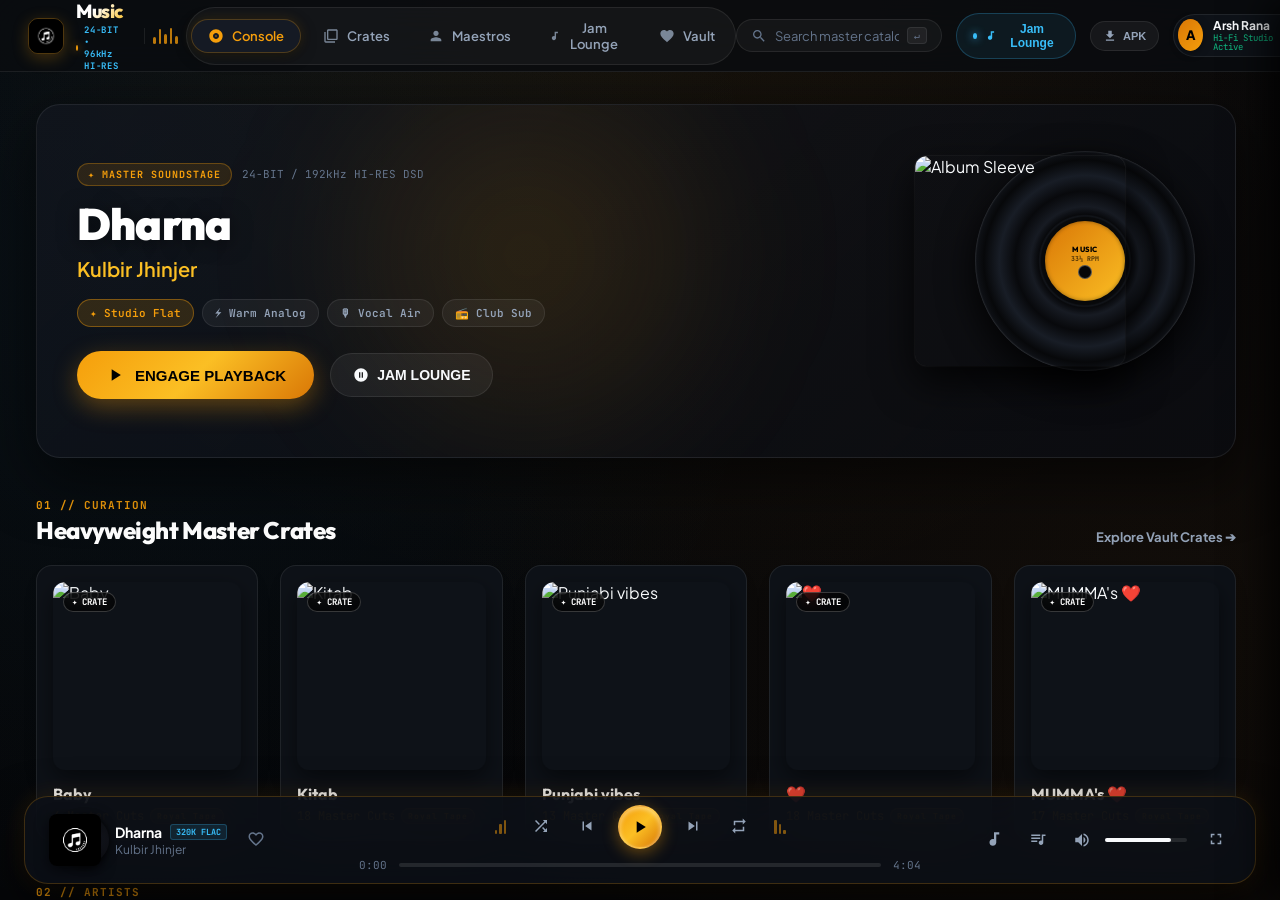
==== commit be494129: "feat: update app name to Music and build release APK (2026-11-28 13:14:24 +05:30)" ====
--- a/music_app/index.html
+++ b/music_app/index.html
@@ -3,7 +3,7 @@
 <head>
   <meta charset="UTF-8">
   <meta name="viewport" content="width=device-width, initial-scale=1.0, maximum-scale=1.0, user-scalable=no">
-  <title>Music-Duniya — Haute Hi-Fi Studio & Lossless Audio</title>
+  <title>Music — Haute Hi-Fi Studio & Lossless Audio</title>
   <link rel="icon" type="image/png" href="logo.png">
   <link rel="preconnect" href="https://fonts.googleapis.com">
   <link rel="preconnect" href="https://fonts.gstatic.com" crossorigin>
@@ -19,10 +19,10 @@
         <button class="auth-close-btn" id="btn-close-auth" title="Close">✕</button>
         <div class="auth-header">
           <div class="auth-emblem">
-            <img src="logo.png" class="auth-logo" alt="Music-Duniya">
+            <img src="logo.png" class="auth-logo" alt="Music">
             <span class="auth-emblem-ring"></span>
           </div>
-          <h2>Music-Duniya Studio</h2>
+          <h2>Music Studio</h2>
           <p class="auth-subtitle">Sign in with your Gmail to unlock unrestricted 24-bit Lossless Streaming &amp; Long-Distance Jam sessions</p>
         </div>
         <form class="auth-form" id="auth-form" onsubmit="return false;">
@@ -60,9 +60,9 @@
       <!-- Left: Brand Emblem & Live Telemetry -->
       <div class="studio-brand-cluster">
         <div class="studio-logo-wrap" data-action="view" data-view="home">
-          <img src="logo.png" class="brand-logo-img" alt="Music-Duniya">
+          <img src="logo.png" class="brand-logo-img" alt="Music">
           <div class="brand-text-block">
-            <div class="brand-title">Music-Duniya</div>
+            <div class="brand-title">Music</div>
             <div class="brand-spec">
               <span class="brand-live-pulse"></span>
               <span class="brand-quality-label">24-BIT • 96kHz HI-RES</span>
@@ -165,7 +165,7 @@
         <div class="m-header-brand" data-action="view" data-view="home">
           <img src="logo.png" class="brand-logo-img" alt="Logo">
           <div class="m-brand-meta">
-            <span class="m-header-title" id="m-header-title">Music-Duniya</span>
+            <span class="m-header-title" id="m-header-title">Music</span>
             <span class="m-header-subtag">24-BIT • LOSSLESS HI-FI</span>
           </div>
         </div>
@@ -225,7 +225,7 @@
             <span class="console-title" id="player-title">Select a Master Tape</span>
             <span class="lossless-pill" id="console-lossless-pill">320K FLAC</span>
           </div>
-          <div class="console-artist" id="player-artist">Music-Duniya Soundstage</div>
+          <div class="console-artist" id="player-artist">Music Soundstage</div>
         </div>
 
         <button class="like-btn" id="player-like-btn" title="Add to Vault">
@@ -351,7 +351,7 @@
 
           <div class="p-plan-badge">
             <span class="p-gold-dot"></span>
-            <span>Music-Duniya Master Studio Member</span>
+            <span>Music Master Studio Member</span>
           </div>
         </div>
 
@@ -480,7 +480,7 @@
     </div>
 
     <!-- TOAST NOTIFICATION -->
-    <div id="toast" class="toast">Music-Duniya Telemetry</div>
+    <div id="toast" class="toast">Music Telemetry</div>
 
     <!-- GRAND FULLSCREEN TURNTABLE STAGE MODAL -->
     <div id="fullscreen-overlay" class="fullscreen-overlay">
@@ -501,7 +501,7 @@
         <div class="fs-meta-deck">
           <span class="fs-badge">24-BIT • 96kHz LOSSLESS MASTER</span>
           <h1 class="fs-title" id="fs-title">Select a Track</h1>
-          <h2 class="fs-artist" id="fs-artist">Music-Duniya Master Studio</h2>
+          <h2 class="fs-artist" id="fs-artist">Music Master Studio</h2>
         </div>
       </div>
     </div>
